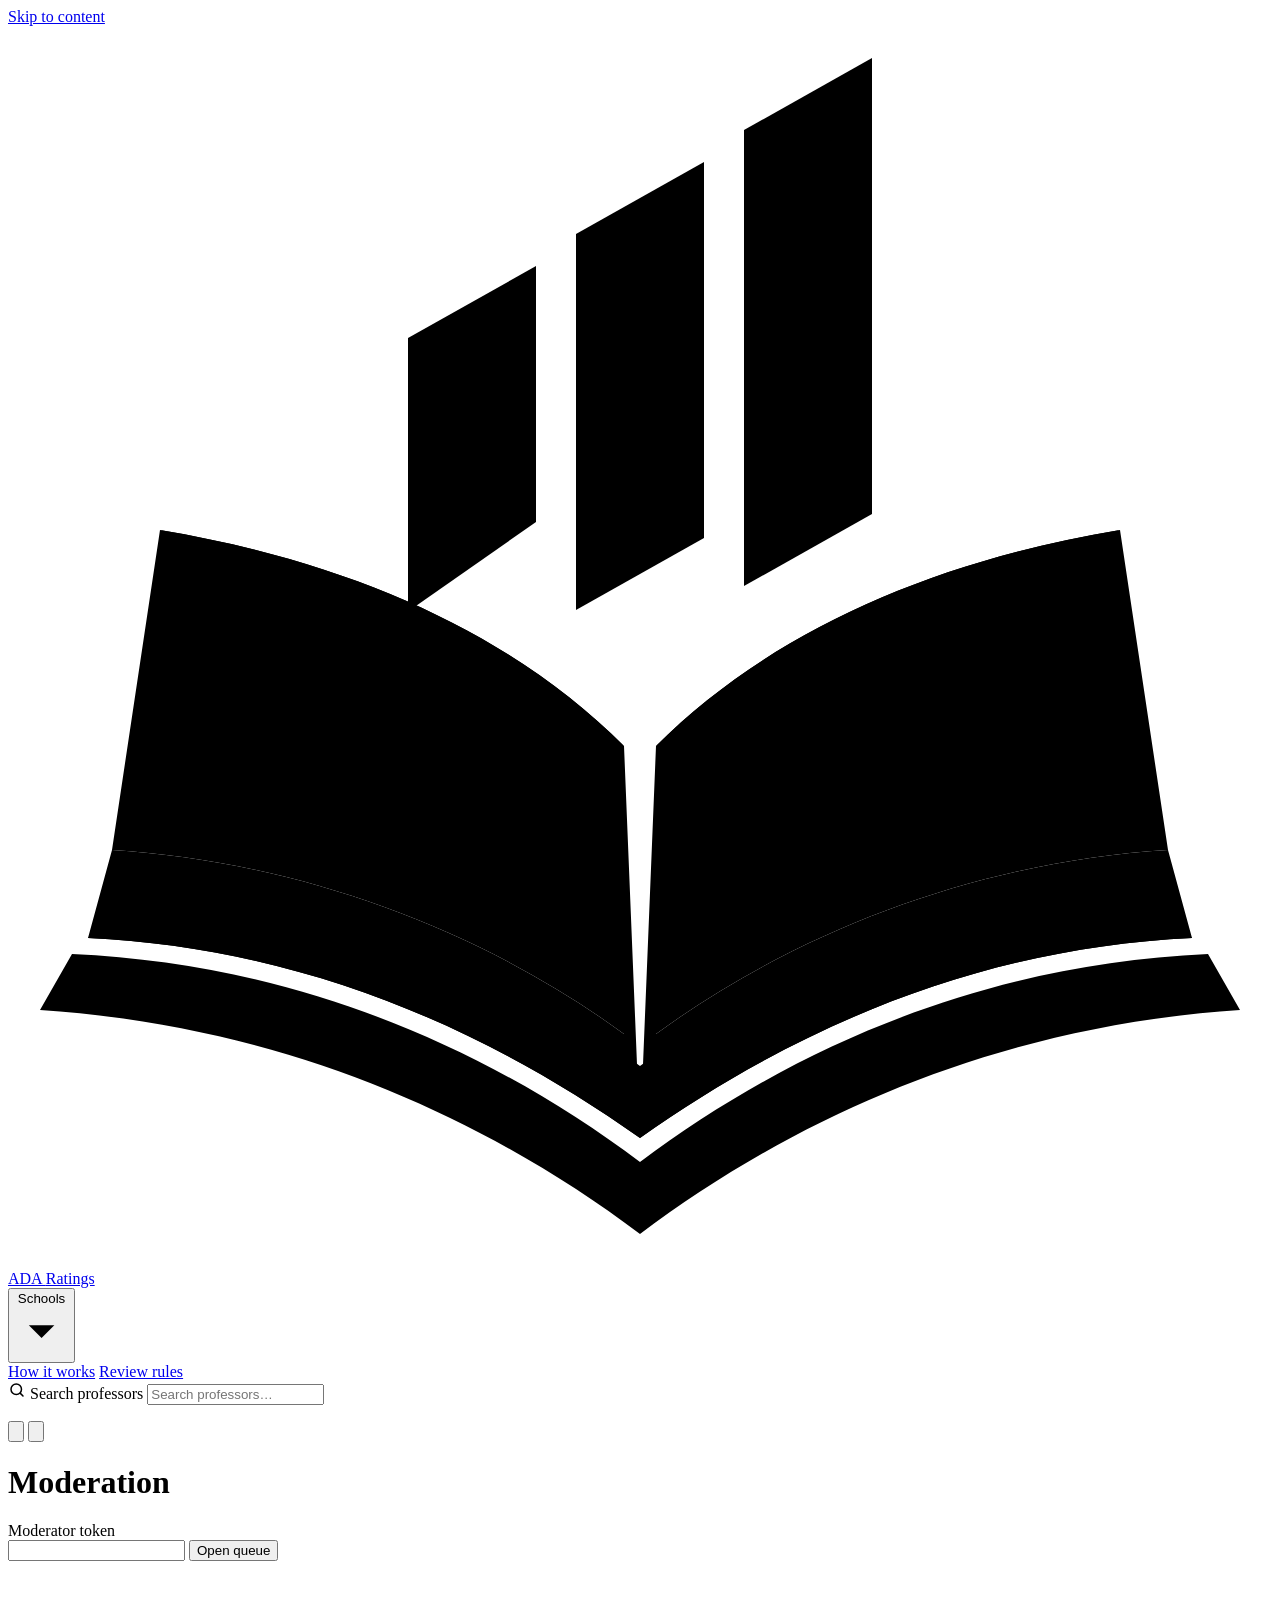
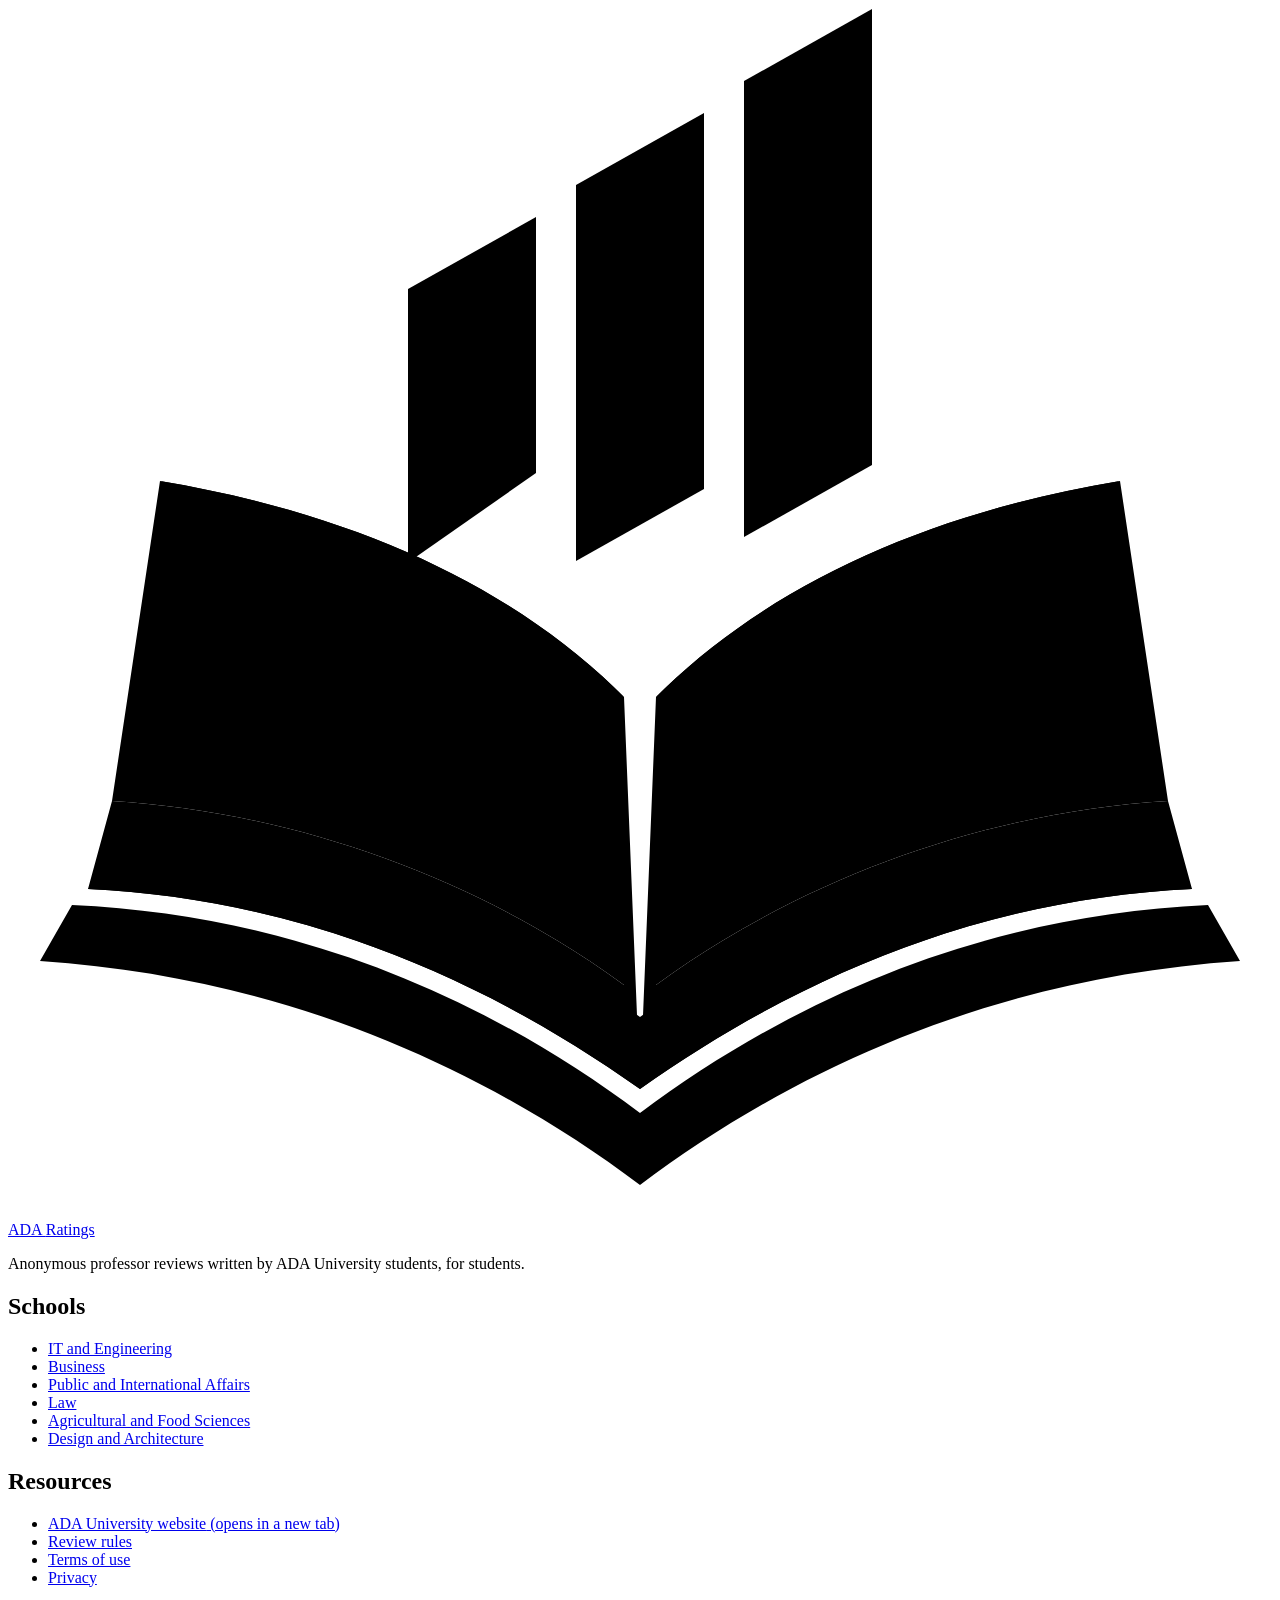
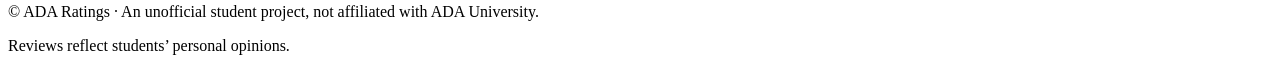
==== public/admin.html @ df614846 "Legal compliance: no ADA photos, pre-moderation, faculty profile removal - No material from ada.edu." ====
<!DOCTYPE html>
<html lang="en">
<head>
  <meta charset="UTF-8">
  <meta name="viewport" content="width=device-width, initial-scale=1.0">
  <script src="/js/theme-init.js"></script>
  <title>Moderation · ADA Ratings</title>
  <meta name="description" content="Moderation queue.">
  <meta name="robots" content="noindex, nofollow">
  <link rel="icon" href="/favicon.ico" sizes="32x32">
  <link rel="icon" href="/favicon.svg" type="image/svg+xml">
  <link rel="apple-touch-icon" href="/apple-touch-icon.png">
  <meta name="theme-color" content="#ffffff" media="(prefers-color-scheme: light)">
  <meta name="theme-color" content="#000000" media="(prefers-color-scheme: dark)">
  <link rel="stylesheet" href="/style.css">
  <script type="module" src="/js/common.js"></script>
  <script type="module" src="/js/admin.js"></script>
</head>
<body>
  <a class="skip-link" href="#main">Skip to content</a>

  <header class="site-header">
    <div class="container site-header-inner">
      <a href="/" class="brand" aria-label="ADA Ratings home">
        <svg class="brand-mark" viewBox="205 120 790 775" aria-hidden="true" focusable="false">
          <g class="brand-bars"><path d="M455 315 L535 270 L535 430 L455 486 Z"/><path d="M560 250 L640 205 L640 440 L560 485 Z"/><path d="M665 185 L745 140 L745 425 L665 470 Z"/></g>
          <g class="brand-book"><path d="M590 570 C520 500 420 455 300 435 L270 635 C385 642 500 684 590 750 Z"/><path d="M610 570 C680 500 780 455 900 435 L930 635 C815 642 700 684 610 750 Z"/><path d="M285 655 C405 657 505 700 600 770 C695 700 795 657 915 655 L945 690 C815 696 700 744 600 815 C500 744 385 696 255 690 Z"/><path d="M245 700 C380 706 500 755 600 830 C700 755 820 706 955 700 L975 735 C825 745 700 800 600 875 C500 800 375 745 225 735 Z"/></g>
          <g class="brand-fold"><path d="M300 435 C420 455 520 500 590 570 L600 815 C500 744 385 696 255 690 L270 635 C385 642 500 684 590 750 L590 570"/><path d="M900 435 C780 455 680 500 610 570 L600 815 C700 744 815 696 945 690 L930 635 C815 642 700 684 610 750 L610 570"/><path d="M600 570 L600 815"/></g>
        </svg>
        <span class="brand-name">ADA <span class="brand-accent">Ratings</span></span>
      </a>
      <nav class="header-nav" aria-label="Main">
        <div class="nav-menu">
          <button type="button" class="header-link nav-menu-button" aria-expanded="false" aria-controls="schools-menu">
            Schools
            <svg viewBox="0 0 24 24" aria-hidden="true" focusable="false"><path d="m6 9 6 6 6-6"/></svg>
          </button>
          <div id="schools-menu" class="nav-panel" hidden>
            <p class="nav-panel-title">ADA University schools</p>
            <ul class="nav-panel-list">
              <li><a href="/school/SITE"><span class="nav-code">SITE</span><span>IT and Engineering</span></a></li>
              <li><a href="/school/SB"><span class="nav-code">SB</span><span>Business</span></a></li>
              <li><a href="/school/SPIA"><span class="nav-code">SPIA</span><span>Public and International Affairs</span></a></li>
              <li><a href="/school/LAW"><span class="nav-code">LAW</span><span>Law</span></a></li>
              <li><a href="/school/SAFS"><span class="nav-code">SAFS</span><span>Agricultural and Food Sciences</span></a></li>
              <li><a href="/school/SDA"><span class="nav-code">SDA</span><span>Design and Architecture</span></a></li>
            </ul>
          </div>
        </div>
        <a class="header-link" href="/#how-title">How it works</a>
        <a class="header-link" href="/rules.html">Review rules</a>
      </nav>
      <div class="search" role="search">
        <svg class="search-icon" width="18" height="18" viewBox="0 0 24 24" fill="none" stroke="currentColor" stroke-width="2" stroke-linecap="round" aria-hidden="true"><circle cx="11" cy="11" r="7"/><path d="m20 20-3.5-3.5"/></svg>
        <label for="header-search" class="visually-hidden">Search professors</label>
        <input id="header-search" class="search-input" type="search" placeholder="Search professors…"
          autocomplete="off" role="combobox" aria-autocomplete="list" aria-expanded="false" aria-controls="header-search-results">
        <ul id="header-search-results" class="search-results" role="listbox" aria-label="Professors" hidden></ul>
        <p class="search-live visually-hidden" aria-live="polite"></p>
      </div>
      <div class="header-actions">
        <button type="button" class="theme-switch" role="switch" aria-checked="false" aria-label="Dark theme" title="Switch light / dark theme">
          <span class="theme-switch-track"><svg viewBox="0 0 24 24" aria-hidden="true" focusable="false"><circle cx="12" cy="12" r="4"/><path d="M12 2v2M12 20v2M4.9 4.9l1.4 1.4M17.7 17.7l1.4 1.4M2 12h2M20 12h2M4.9 19.1l1.4-1.4M17.7 6.3l1.4-1.4"/></svg><svg viewBox="0 0 24 24" aria-hidden="true" focusable="false"><path d="M21 12.8A9 9 0 1 1 11.2 3a7 7 0 0 0 9.8 9.8z"/></svg><span class="theme-switch-knob"></span></span>
        </button>
        <button type="button" class="menu-toggle" aria-expanded="false" aria-controls="mobile-nav" aria-label="Menu">
          <svg viewBox="0 0 24 24" aria-hidden="true" focusable="false"><path class="menu-line menu-line-1" d="M4 7h16"/><path class="menu-line menu-line-2" d="M4 12h16"/><path class="menu-line menu-line-3" d="M4 17h16"/></svg>
        </button>
      </div>
    </div>
  </header>
  <nav id="mobile-nav" class="mobile-nav" aria-label="Menu" hidden>
    <div class="container">
      <a class="btn btn-primary btn-block mobile-cta-link" href="/#hero-search" data-focus-search>Rate a professor</a>
      <p class="mobile-nav-title">Schools</p>
      <ul class="mobile-schools">
          <li><a href="/school/SITE"><span class="mobile-code">SITE</span>IT and Engineering</a></li>
          <li><a href="/school/SB"><span class="mobile-code">SB</span>Business</a></li>
          <li><a href="/school/SPIA"><span class="mobile-code">SPIA</span>Public and International Affairs</a></li>
          <li><a href="/school/LAW"><span class="mobile-code">LAW</span>Law</a></li>
          <li><a href="/school/SAFS"><span class="mobile-code">SAFS</span>Agricultural and Food Sciences</a></li>
          <li><a href="/school/SDA"><span class="mobile-code">SDA</span>Design and Architecture</a></li>
      </ul>
      <div class="mobile-links">
        <a href="/">Home</a>
        <a href="/#how-title">How it works</a>
        <a href="/rules.html">Review rules</a>
        <a href="/terms.html">Terms of use</a>
        <a href="/privacy.html">Privacy</a>
      </div>
    </div>
  </nav>

  <main id="main" tabindex="-1">
    <div class="container prose-wrap">
      <h1 class="admin-title">Moderation</h1>
      <form class="card admin-login" id="admin-login">
        <label class="label" for="admin-token">Moderator token</label>
        <div class="report-row">
          <input class="input" id="admin-token" type="password" autocomplete="current-password" required>
          <button type="submit" class="btn btn-primary">Open queue</button>
        </div>
        <p class="field-error" id="admin-error" role="alert"></p>
      </form>
      <div id="admin-queue" hidden>
        <div class="reviews-head">
          <h2 id="admin-flagged-title" tabindex="-1">Needs attention</h2>
          <button type="button" class="btn btn-ghost btn-sm" id="admin-refresh">Refresh</button>
        </div>
        <h3 id="admin-awaiting-title" tabindex="-1" style="margin:0 0 6px;font-size:19px">Waiting for approval</h3>
        <p style="margin:0 0 16px;font-size:15px;color:var(--text-2)">New written reviews are not public until the AI moderator or you approve them. Oldest first.</p>
        <ul class="review-list" id="admin-awaiting" aria-labelledby="admin-awaiting-title"></ul>
        <h3 id="admin-reported-title" tabindex="-1" style="margin:32px 0 6px;font-size:19px">Reported or hidden</h3>
        <p id="admin-ai-note" style="margin:0 0 16px;font-size:15px;color:var(--text-2)" hidden></p>
        <ul class="review-list" id="admin-flagged" aria-labelledby="admin-reported-title"></ul>
        <div class="reviews-head admin-gap"><h2 id="admin-recent-title" tabindex="-1">Latest published</h2></div>
        <ul class="review-list" id="admin-recent" aria-labelledby="admin-recent-title"></ul>
        <div class="reviews-head admin-gap"><h2 id="admin-bans-title" tabindex="-1">Blocked browsers</h2></div>
        <p style="margin:-6px 0 16px;font-size:15px;color:var(--text-2)">A blocked browser can neither open the site nor post; a blocked network cannot post. Lift a block if it was a mistake.</p>
        <ul class="review-list" id="admin-bans" aria-labelledby="admin-bans-title"></ul>
        <div class="reviews-head admin-gap"><h2 id="admin-requests-title" tabindex="-1">Profile removal requests</h2></div>
        <p style="margin:-6px 0 16px;font-size:15px;color:var(--text-2)">Sent from a professor's page. Removing a profile hides the page, its reviews and every listing of it; the data stays and the profile can be restored below.</p>
        <ul class="review-list" id="admin-requests" aria-labelledby="admin-requests-title"></ul>
        <div class="reviews-head admin-gap"><h2 id="admin-removed-title" tabindex="-1">Removed profiles</h2></div>
        <ul class="review-list" id="admin-removed" aria-labelledby="admin-removed-title"></ul>
      </div>
      <p id="admin-status" class="visually-hidden" role="status"></p>
    </div>
  </main>

  <footer class="site-footer">
    <div class="container">
      <div class="footer-grid">
        <div class="footer-brand">
          <a href="/" class="brand" aria-label="ADA Ratings home">
            <svg class="brand-mark" viewBox="205 120 790 775" aria-hidden="true" focusable="false">
              <g class="brand-bars"><path d="M455 315 L535 270 L535 430 L455 486 Z"/><path d="M560 250 L640 205 L640 440 L560 485 Z"/><path d="M665 185 L745 140 L745 425 L665 470 Z"/></g>
              <g class="brand-book"><path d="M590 570 C520 500 420 455 300 435 L270 635 C385 642 500 684 590 750 Z"/><path d="M610 570 C680 500 780 455 900 435 L930 635 C815 642 700 684 610 750 Z"/><path d="M285 655 C405 657 505 700 600 770 C695 700 795 657 915 655 L945 690 C815 696 700 744 600 815 C500 744 385 696 255 690 Z"/><path d="M245 700 C380 706 500 755 600 830 C700 755 820 706 955 700 L975 735 C825 745 700 800 600 875 C500 800 375 745 225 735 Z"/></g>
              <g class="brand-fold"><path d="M300 435 C420 455 520 500 590 570 L600 815 C500 744 385 696 255 690 L270 635 C385 642 500 684 590 750 L590 570"/><path d="M900 435 C780 455 680 500 610 570 L600 815 C700 744 815 696 945 690 L930 635 C815 642 700 684 610 750 L610 570"/><path d="M600 570 L600 815"/></g>
            </svg>
            <span class="brand-name">ADA <span class="brand-accent">Ratings</span></span>
          </a>
          <p>Anonymous professor reviews written by ADA University students, for students.</p>
        </div>
        <nav aria-labelledby="footer-schools">
          <h2 id="footer-schools">Schools</h2>
          <ul class="footer-links">
            <li><a href="/school/SITE">IT and Engineering</a></li>
            <li><a href="/school/SB">Business</a></li>
            <li><a href="/school/SPIA">Public and International Affairs</a></li>
            <li><a href="/school/LAW">Law</a></li>
            <li><a href="/school/SAFS">Agricultural and Food Sciences</a></li>
            <li><a href="/school/SDA">Design and Architecture</a></li>
          </ul>
        </nav>
        <nav aria-labelledby="footer-resources">
          <h2 id="footer-resources">Resources</h2>
          <ul class="footer-links">
            <li><a href="https://www.ada.edu.az" target="_blank" rel="noopener">ADA University website<span class="visually-hidden"> (opens in a new tab)</span></a></li>
            <li><a href="/rules.html">Review rules</a></li>
            <li><a href="/terms.html">Terms of use</a></li>
            <li><a href="/privacy.html">Privacy</a></li>
          </ul>
        </nav>
      </div>
      <div class="footer-bottom">
        <p>© <span data-year></span> ADA Ratings · An unofficial student project, not affiliated with ADA University.</p>
        <p>Reviews reflect students’ personal opinions.</p>
      </div>
    </div>
  </footer>
</body>
</html>
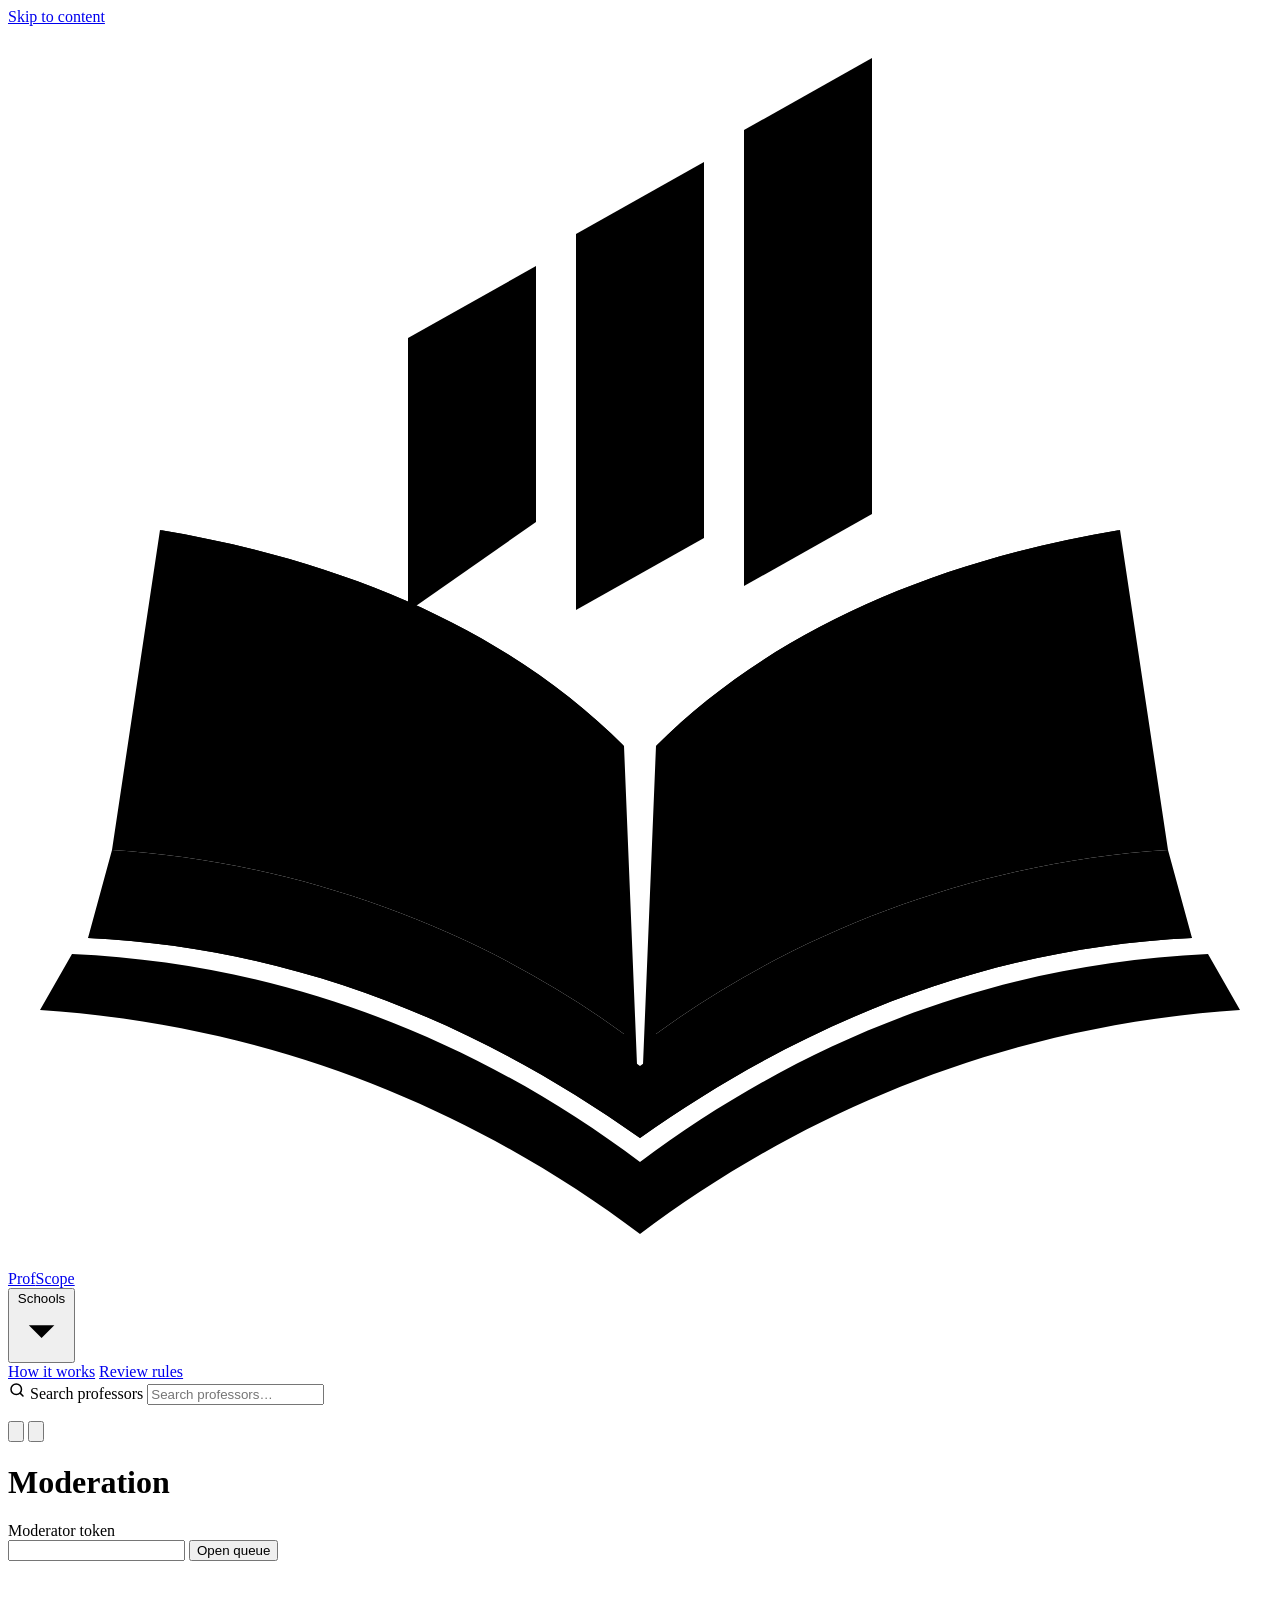
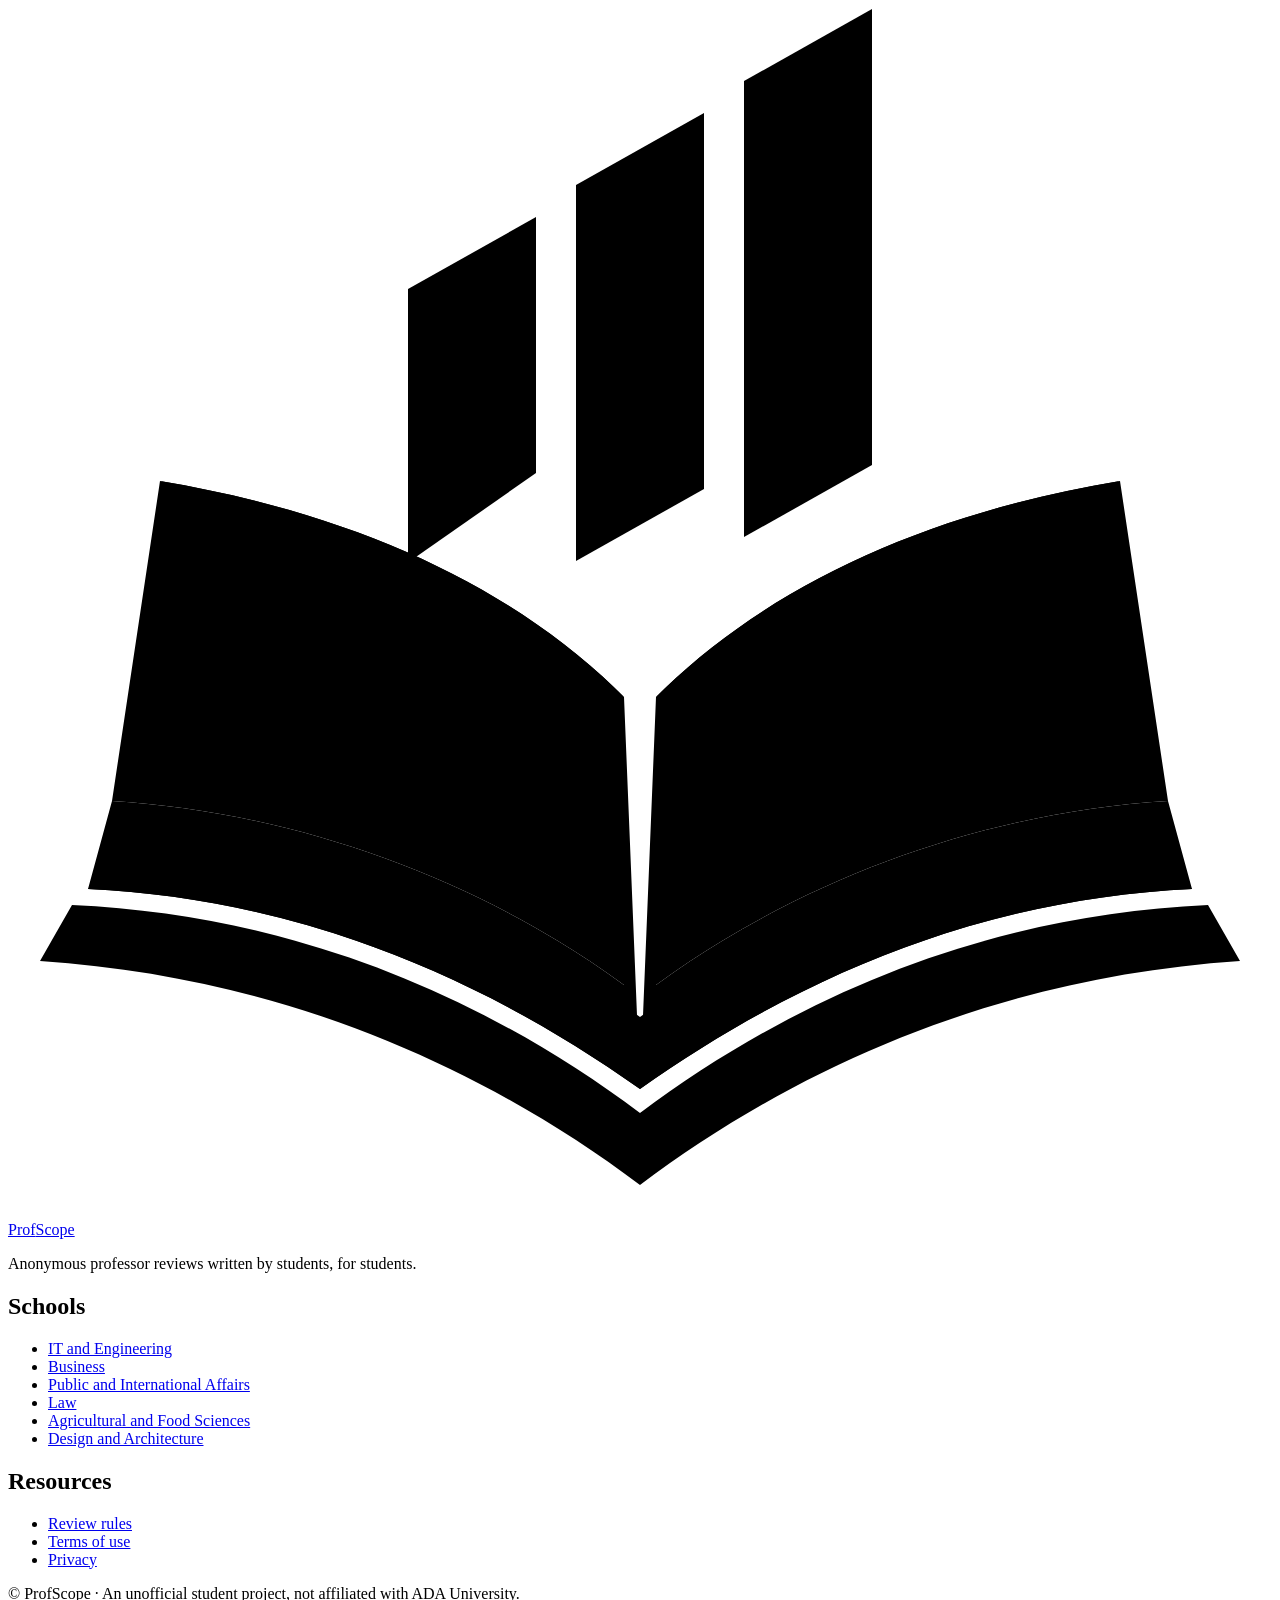
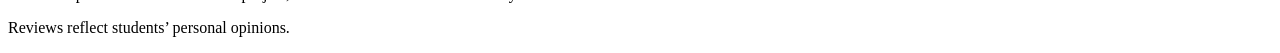
==== commit 8646cf8f: "Rename the site to ProfScope The university's name is no longer used as a brand: new name in the hea" ====
--- a/public/admin.html
+++ b/public/admin.html
@@ -4,7 +4,7 @@
   <meta charset="UTF-8">
   <meta name="viewport" content="width=device-width, initial-scale=1.0">
   <script src="/js/theme-init.js"></script>
-  <title>Moderation · ADA Ratings</title>
+  <title>Moderation · ProfScope</title>
   <meta name="description" content="Moderation queue.">
   <meta name="robots" content="noindex, nofollow">
   <link rel="icon" href="/favicon.ico" sizes="32x32">
@@ -21,13 +21,13 @@
 
   <header class="site-header">
     <div class="container site-header-inner">
-      <a href="/" class="brand" aria-label="ADA Ratings home">
+      <a href="/" class="brand" aria-label="ProfScope home">
         <svg class="brand-mark" viewBox="205 120 790 775" aria-hidden="true" focusable="false">
           <g class="brand-bars"><path d="M455 315 L535 270 L535 430 L455 486 Z"/><path d="M560 250 L640 205 L640 440 L560 485 Z"/><path d="M665 185 L745 140 L745 425 L665 470 Z"/></g>
           <g class="brand-book"><path d="M590 570 C520 500 420 455 300 435 L270 635 C385 642 500 684 590 750 Z"/><path d="M610 570 C680 500 780 455 900 435 L930 635 C815 642 700 684 610 750 Z"/><path d="M285 655 C405 657 505 700 600 770 C695 700 795 657 915 655 L945 690 C815 696 700 744 600 815 C500 744 385 696 255 690 Z"/><path d="M245 700 C380 706 500 755 600 830 C700 755 820 706 955 700 L975 735 C825 745 700 800 600 875 C500 800 375 745 225 735 Z"/></g>
           <g class="brand-fold"><path d="M300 435 C420 455 520 500 590 570 L600 815 C500 744 385 696 255 690 L270 635 C385 642 500 684 590 750 L590 570"/><path d="M900 435 C780 455 680 500 610 570 L600 815 C700 744 815 696 945 690 L930 635 C815 642 700 684 610 750 L610 570"/><path d="M600 570 L600 815"/></g>
         </svg>
-        <span class="brand-name">ADA <span class="brand-accent">Ratings</span></span>
+        <span class="brand-name">Prof<span class="brand-accent">Scope</span></span>
       </a>
       <nav class="header-nav" aria-label="Main">
         <div class="nav-menu">
@@ -36,7 +36,7 @@
             <svg viewBox="0 0 24 24" aria-hidden="true" focusable="false"><path d="m6 9 6 6 6-6"/></svg>
           </button>
           <div id="schools-menu" class="nav-panel" hidden>
-            <p class="nav-panel-title">ADA University schools</p>
+            <p class="nav-panel-title">Schools</p>
             <ul class="nav-panel-list">
               <li><a href="/school/SITE"><span class="nav-code">SITE</span><span>IT and Engineering</span></a></li>
               <li><a href="/school/SB"><span class="nav-code">SB</span><span>Business</span></a></li>
@@ -131,15 +131,15 @@
     <div class="container">
       <div class="footer-grid">
         <div class="footer-brand">
-          <a href="/" class="brand" aria-label="ADA Ratings home">
+          <a href="/" class="brand" aria-label="ProfScope home">
             <svg class="brand-mark" viewBox="205 120 790 775" aria-hidden="true" focusable="false">
               <g class="brand-bars"><path d="M455 315 L535 270 L535 430 L455 486 Z"/><path d="M560 250 L640 205 L640 440 L560 485 Z"/><path d="M665 185 L745 140 L745 425 L665 470 Z"/></g>
               <g class="brand-book"><path d="M590 570 C520 500 420 455 300 435 L270 635 C385 642 500 684 590 750 Z"/><path d="M610 570 C680 500 780 455 900 435 L930 635 C815 642 700 684 610 750 Z"/><path d="M285 655 C405 657 505 700 600 770 C695 700 795 657 915 655 L945 690 C815 696 700 744 600 815 C500 744 385 696 255 690 Z"/><path d="M245 700 C380 706 500 755 600 830 C700 755 820 706 955 700 L975 735 C825 745 700 800 600 875 C500 800 375 745 225 735 Z"/></g>
               <g class="brand-fold"><path d="M300 435 C420 455 520 500 590 570 L600 815 C500 744 385 696 255 690 L270 635 C385 642 500 684 590 750 L590 570"/><path d="M900 435 C780 455 680 500 610 570 L600 815 C700 744 815 696 945 690 L930 635 C815 642 700 684 610 750 L610 570"/><path d="M600 570 L600 815"/></g>
             </svg>
-            <span class="brand-name">ADA <span class="brand-accent">Ratings</span></span>
+            <span class="brand-name">Prof<span class="brand-accent">Scope</span></span>
           </a>
-          <p>Anonymous professor reviews written by ADA University students, for students.</p>
+          <p>Anonymous professor reviews written by students, for students.</p>
         </div>
         <nav aria-labelledby="footer-schools">
           <h2 id="footer-schools">Schools</h2>
@@ -155,7 +155,6 @@
         <nav aria-labelledby="footer-resources">
           <h2 id="footer-resources">Resources</h2>
           <ul class="footer-links">
-            <li><a href="https://www.ada.edu.az" target="_blank" rel="noopener">ADA University website<span class="visually-hidden"> (opens in a new tab)</span></a></li>
             <li><a href="/rules.html">Review rules</a></li>
             <li><a href="/terms.html">Terms of use</a></li>
             <li><a href="/privacy.html">Privacy</a></li>
@@ -163,7 +162,7 @@
         </nav>
       </div>
       <div class="footer-bottom">
-        <p>© <span data-year></span> ADA Ratings · An unofficial student project, not affiliated with ADA University.</p>
+        <p>© <span data-year></span> ProfScope · An unofficial student project, not affiliated with ADA University.</p>
         <p>Reviews reflect students’ personal opinions.</p>
       </div>
     </div>
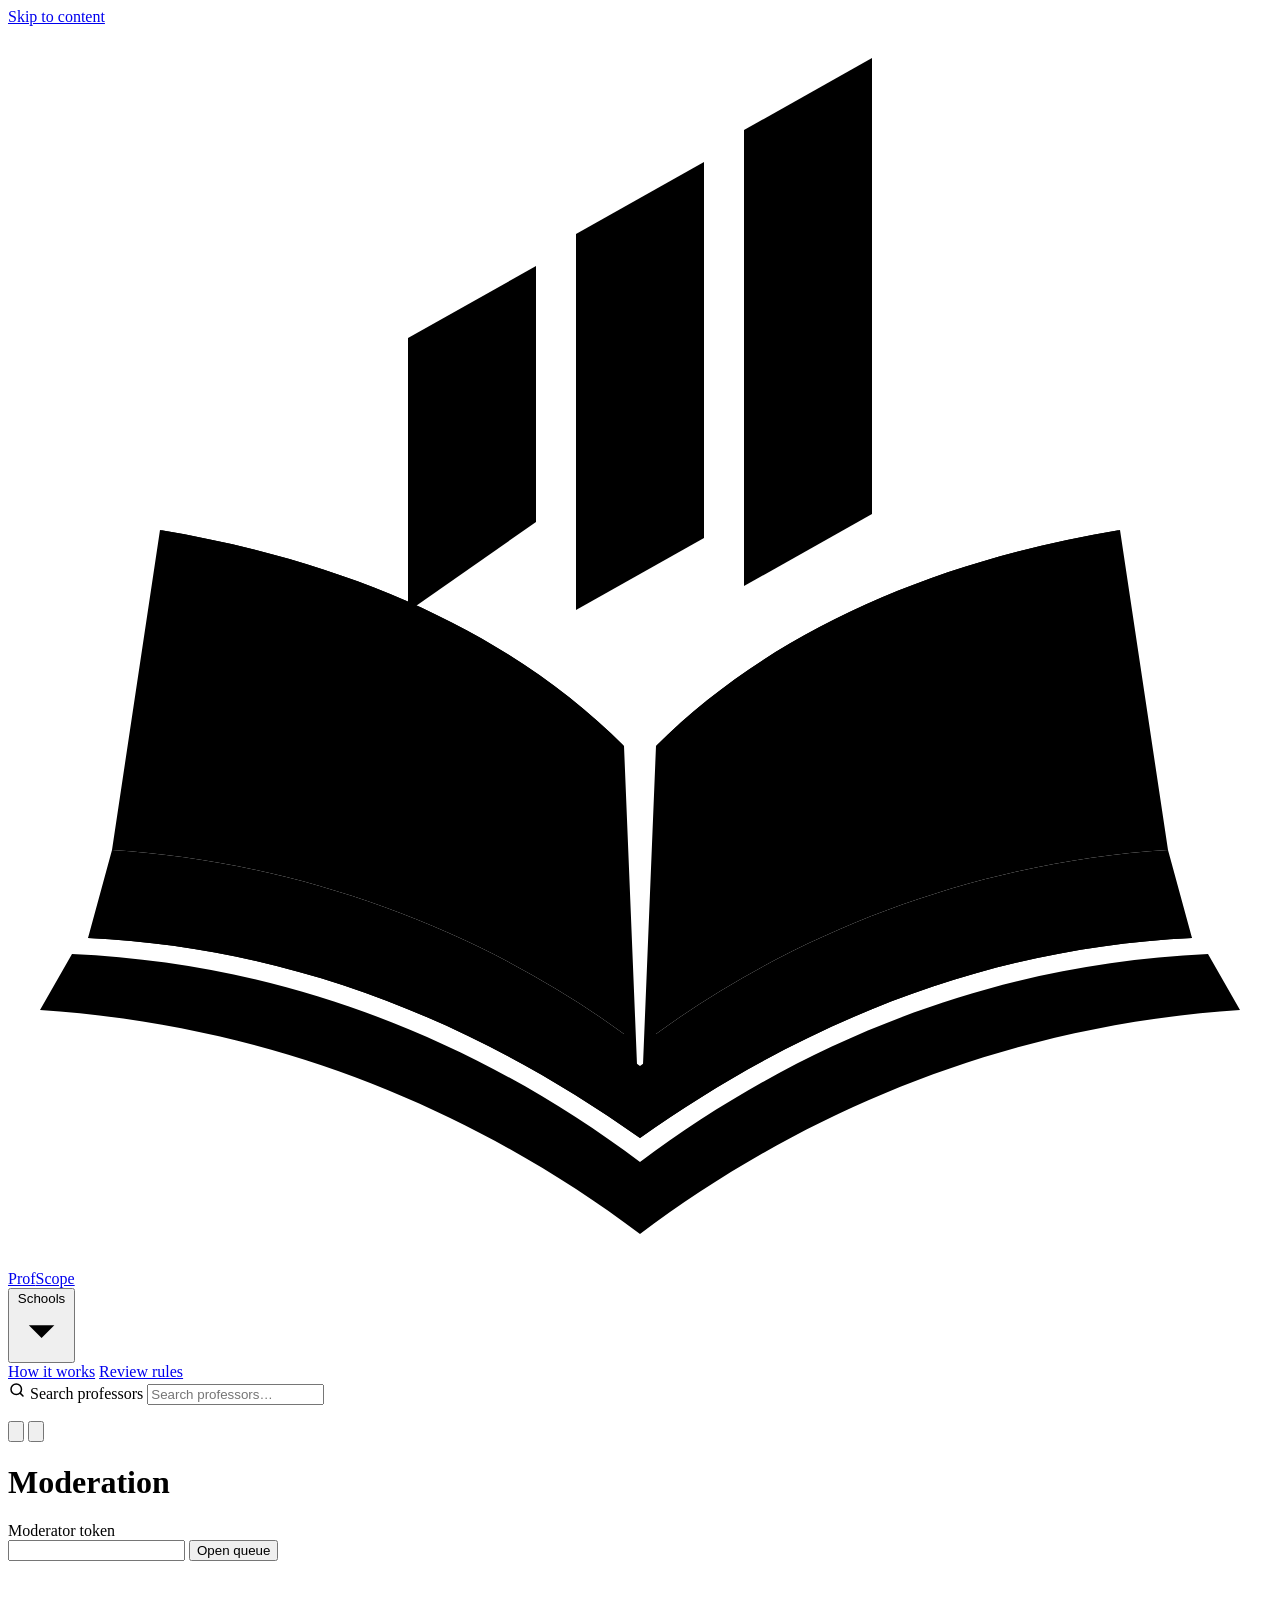
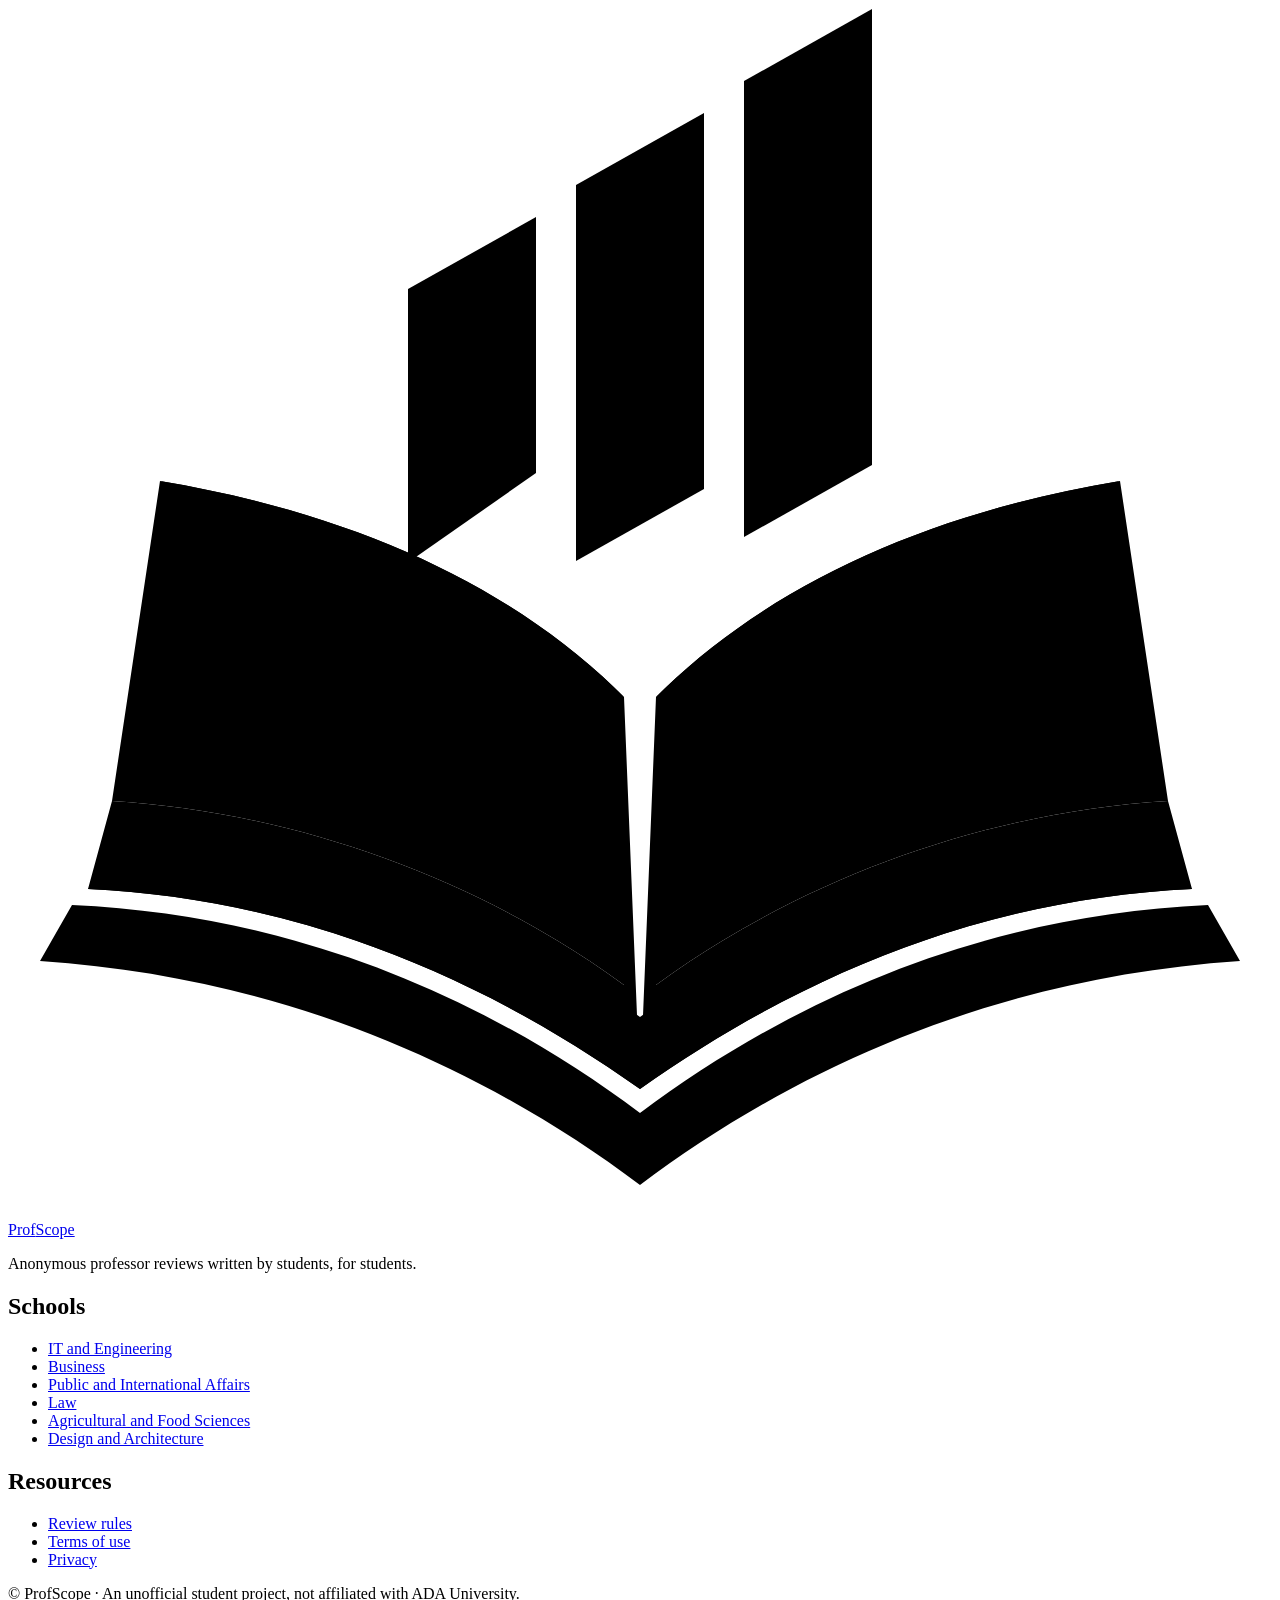
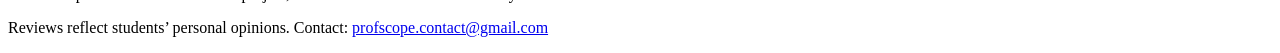
==== commit c21b42d2: "Add the contact address (profscope.contact@gmail.com) to the footer, Terms, Privacy and the blocked " ====
--- a/public/admin.html
+++ b/public/admin.html
@@ -163,7 +163,7 @@
       </div>
       <div class="footer-bottom">
         <p>© <span data-year></span> ProfScope · An unofficial student project, not affiliated with ADA University.</p>
-        <p>Reviews reflect students’ personal opinions.</p>
+        <p>Reviews reflect students’ personal opinions. Contact: <a href="mailto:profscope.contact@gmail.com">profscope.contact@gmail.com</a></p>
       </div>
     </div>
   </footer>
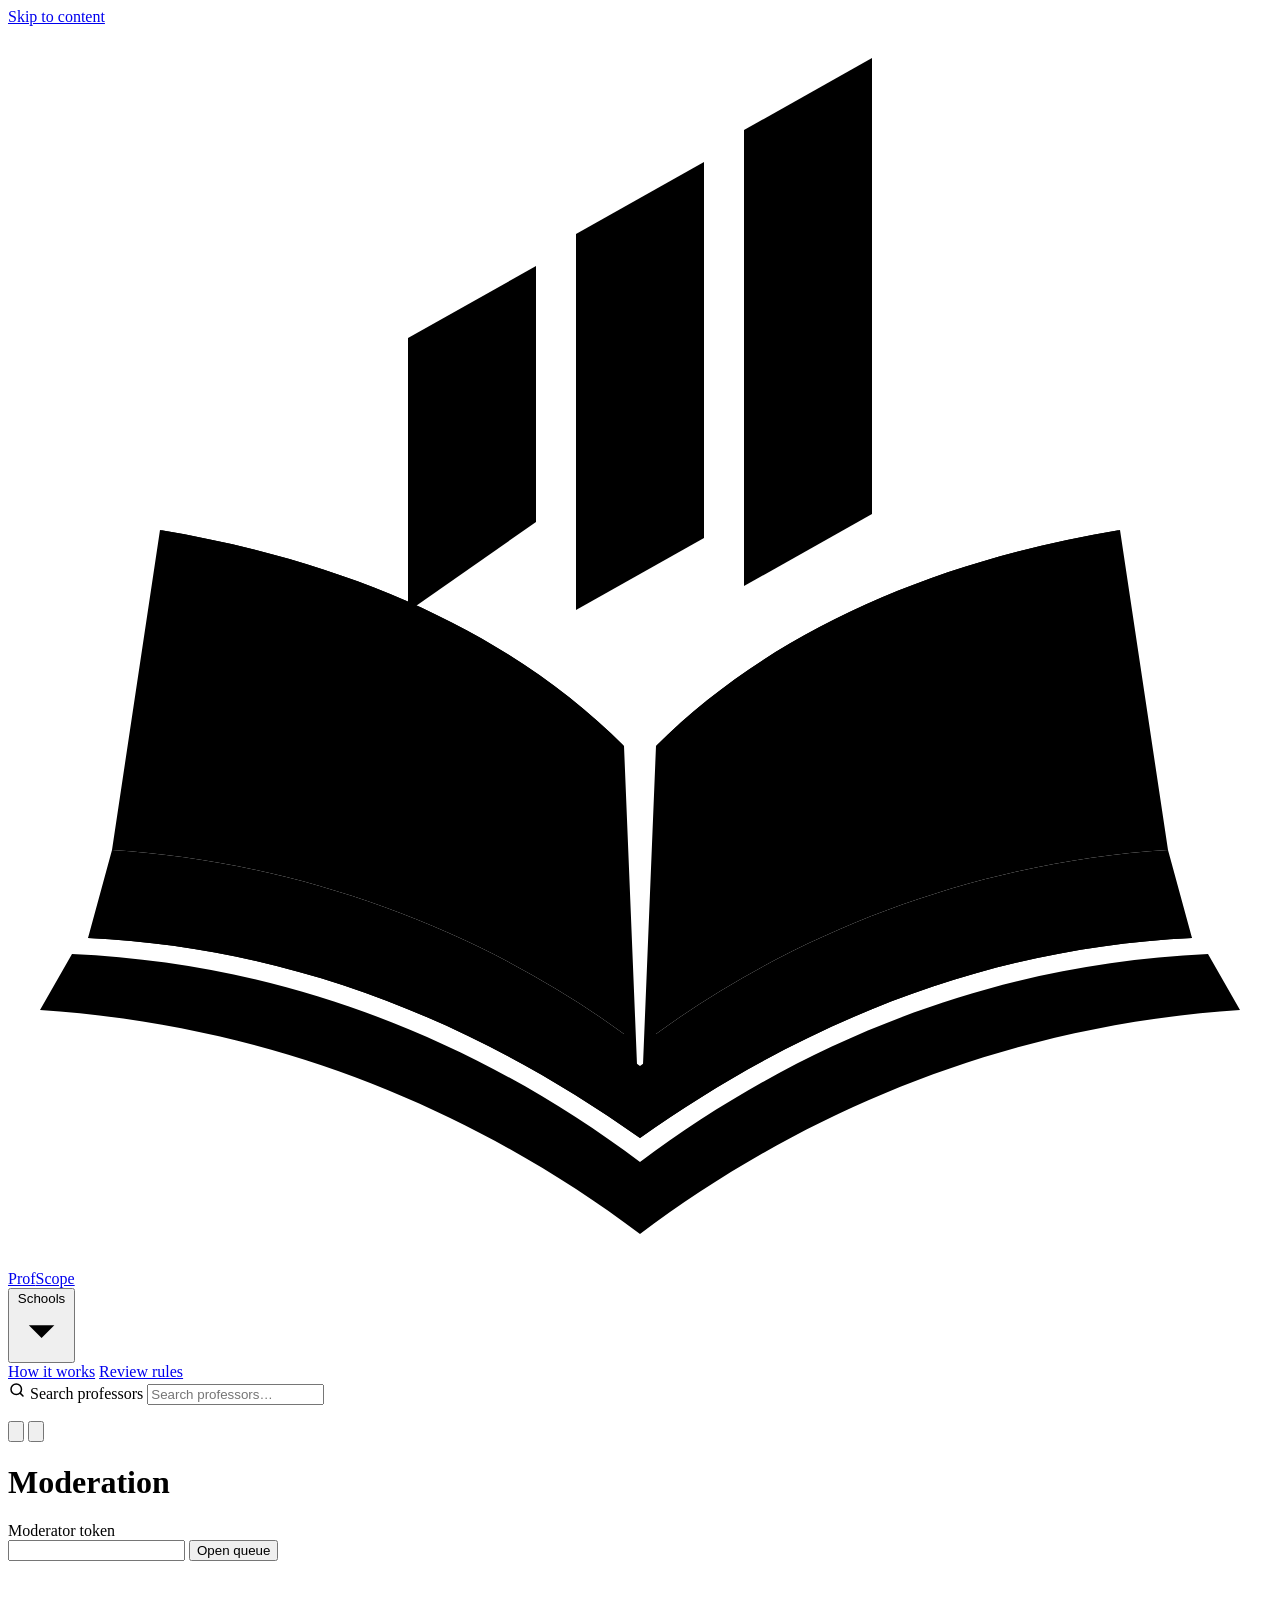
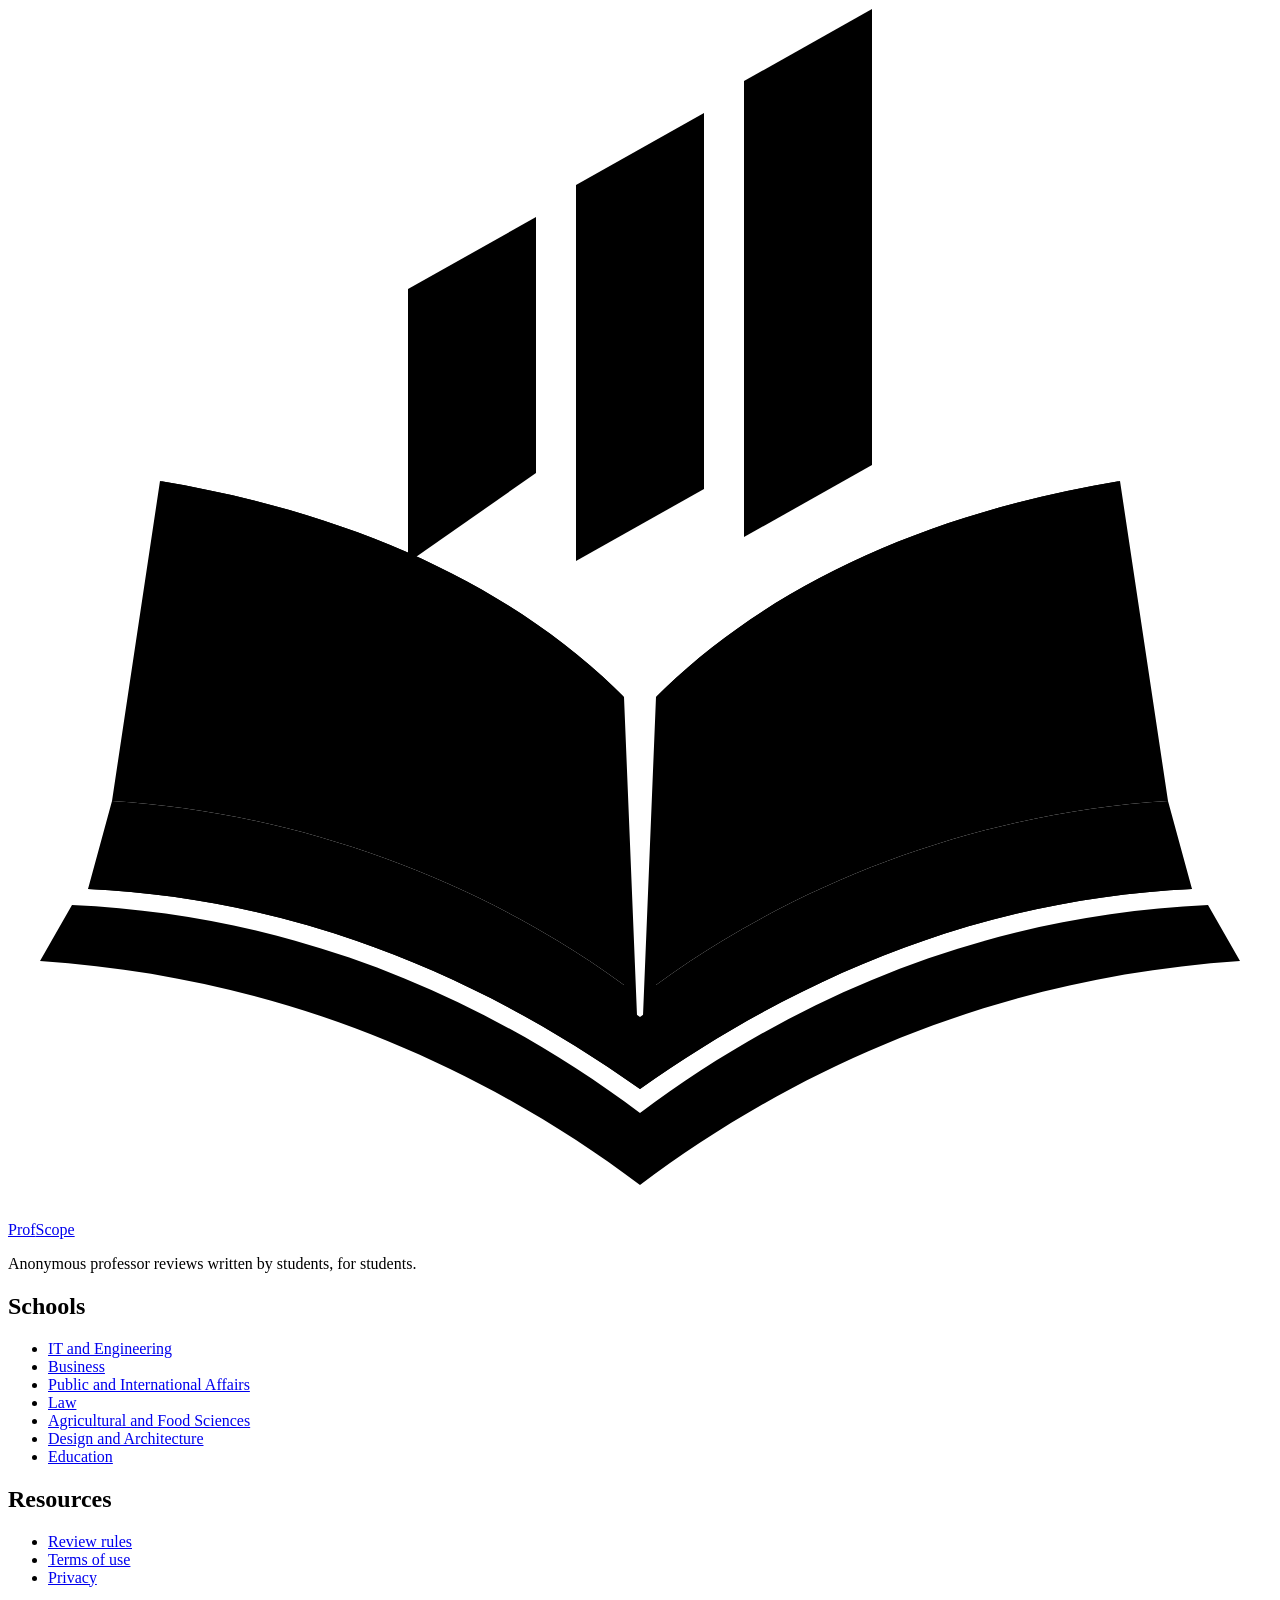
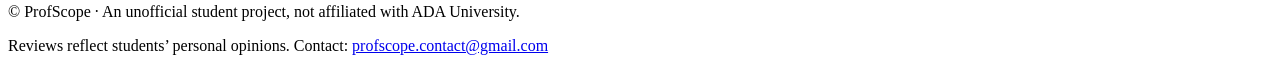
==== commit 064cd3bf: "Add the School of Education (SE) and its 10 faculty ada.edu.az lists a seventh school. faculty.json " ====
--- a/public/admin.html
+++ b/public/admin.html
@@ -44,6 +44,7 @@
               <li><a href="/school/LAW"><span class="nav-code">LAW</span><span>Law</span></a></li>
               <li><a href="/school/SAFS"><span class="nav-code">SAFS</span><span>Agricultural and Food Sciences</span></a></li>
               <li><a href="/school/SDA"><span class="nav-code">SDA</span><span>Design and Architecture</span></a></li>
+              <li><a href="/school/SE"><span class="nav-code">SE</span><span>Education</span></a></li>
             </ul>
           </div>
         </div>
@@ -79,6 +80,7 @@
           <li><a href="/school/LAW"><span class="mobile-code">LAW</span>Law</a></li>
           <li><a href="/school/SAFS"><span class="mobile-code">SAFS</span>Agricultural and Food Sciences</a></li>
           <li><a href="/school/SDA"><span class="mobile-code">SDA</span>Design and Architecture</a></li>
+          <li><a href="/school/SE"><span class="mobile-code">SE</span>Education</a></li>
       </ul>
       <div class="mobile-links">
         <a href="/">Home</a>
@@ -150,6 +152,7 @@
             <li><a href="/school/LAW">Law</a></li>
             <li><a href="/school/SAFS">Agricultural and Food Sciences</a></li>
             <li><a href="/school/SDA">Design and Architecture</a></li>
+            <li><a href="/school/SE">Education</a></li>
           </ul>
         </nav>
         <nav aria-labelledby="footer-resources">
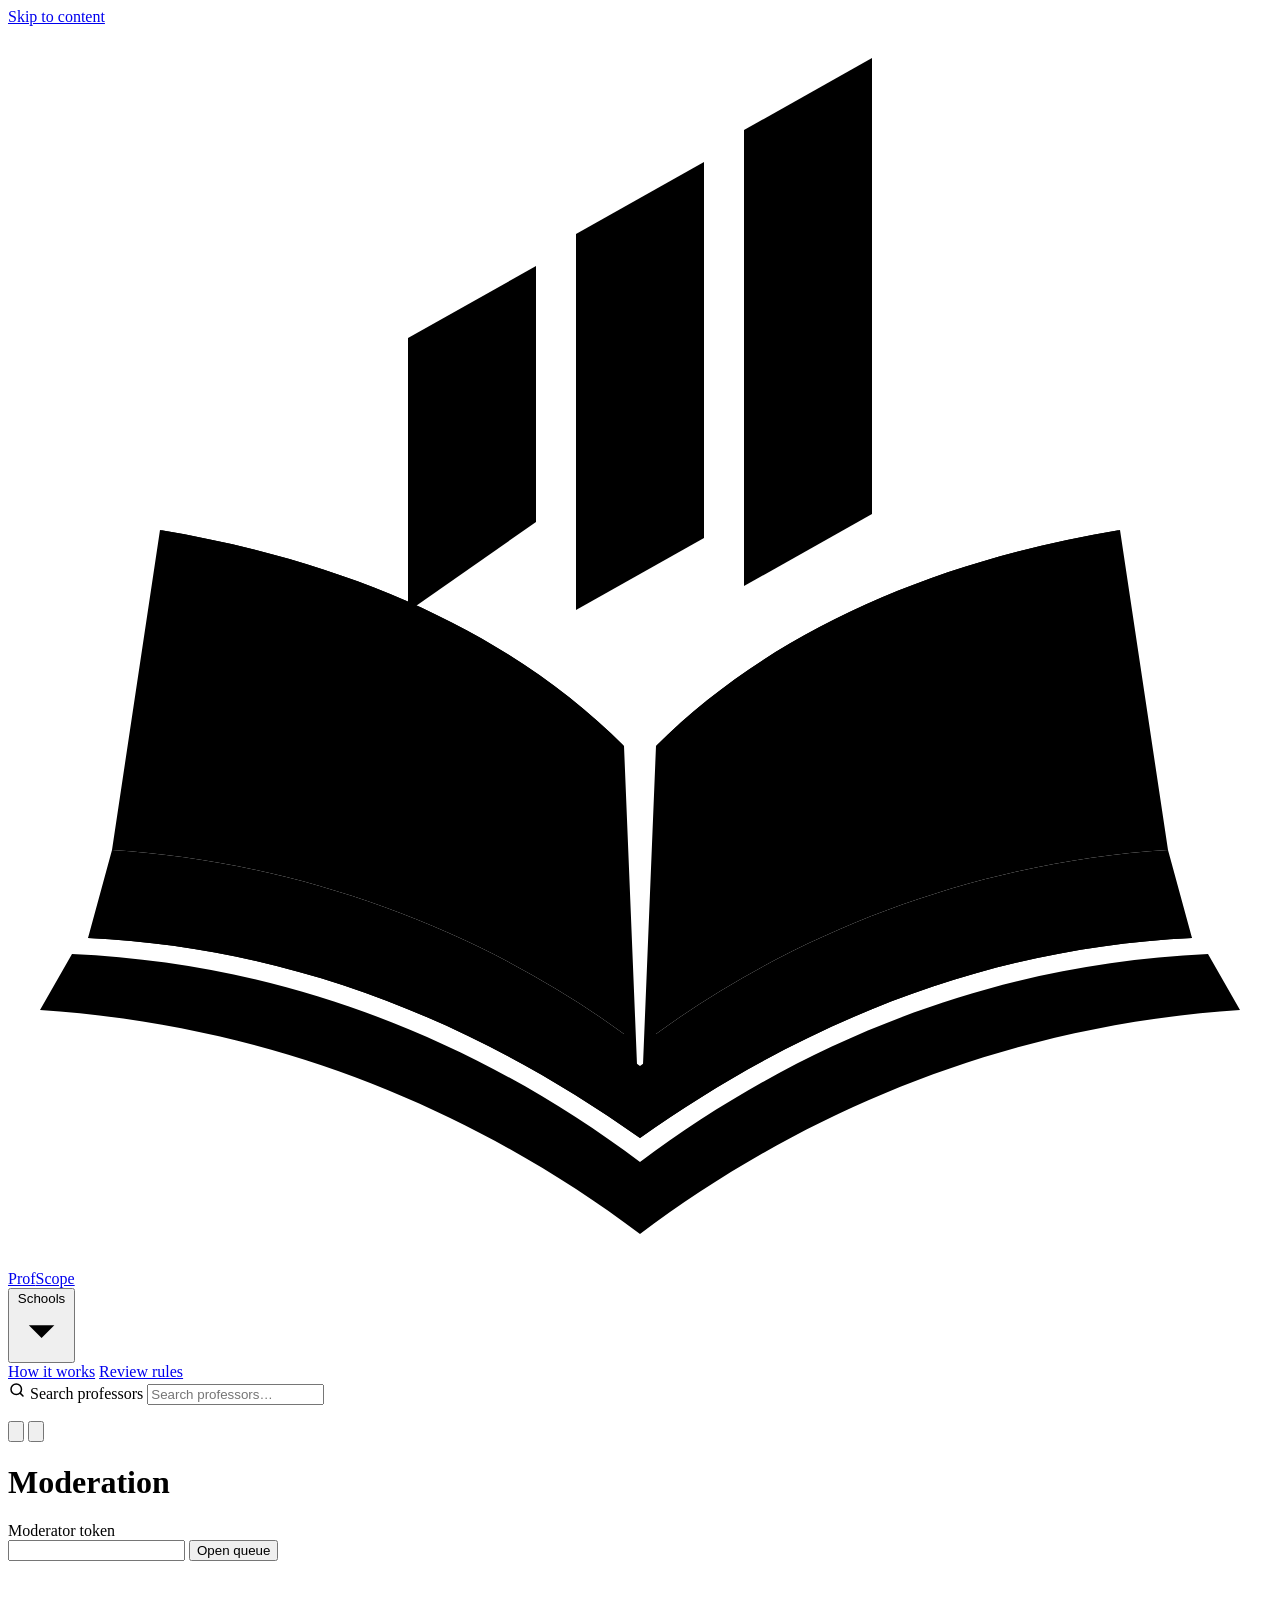
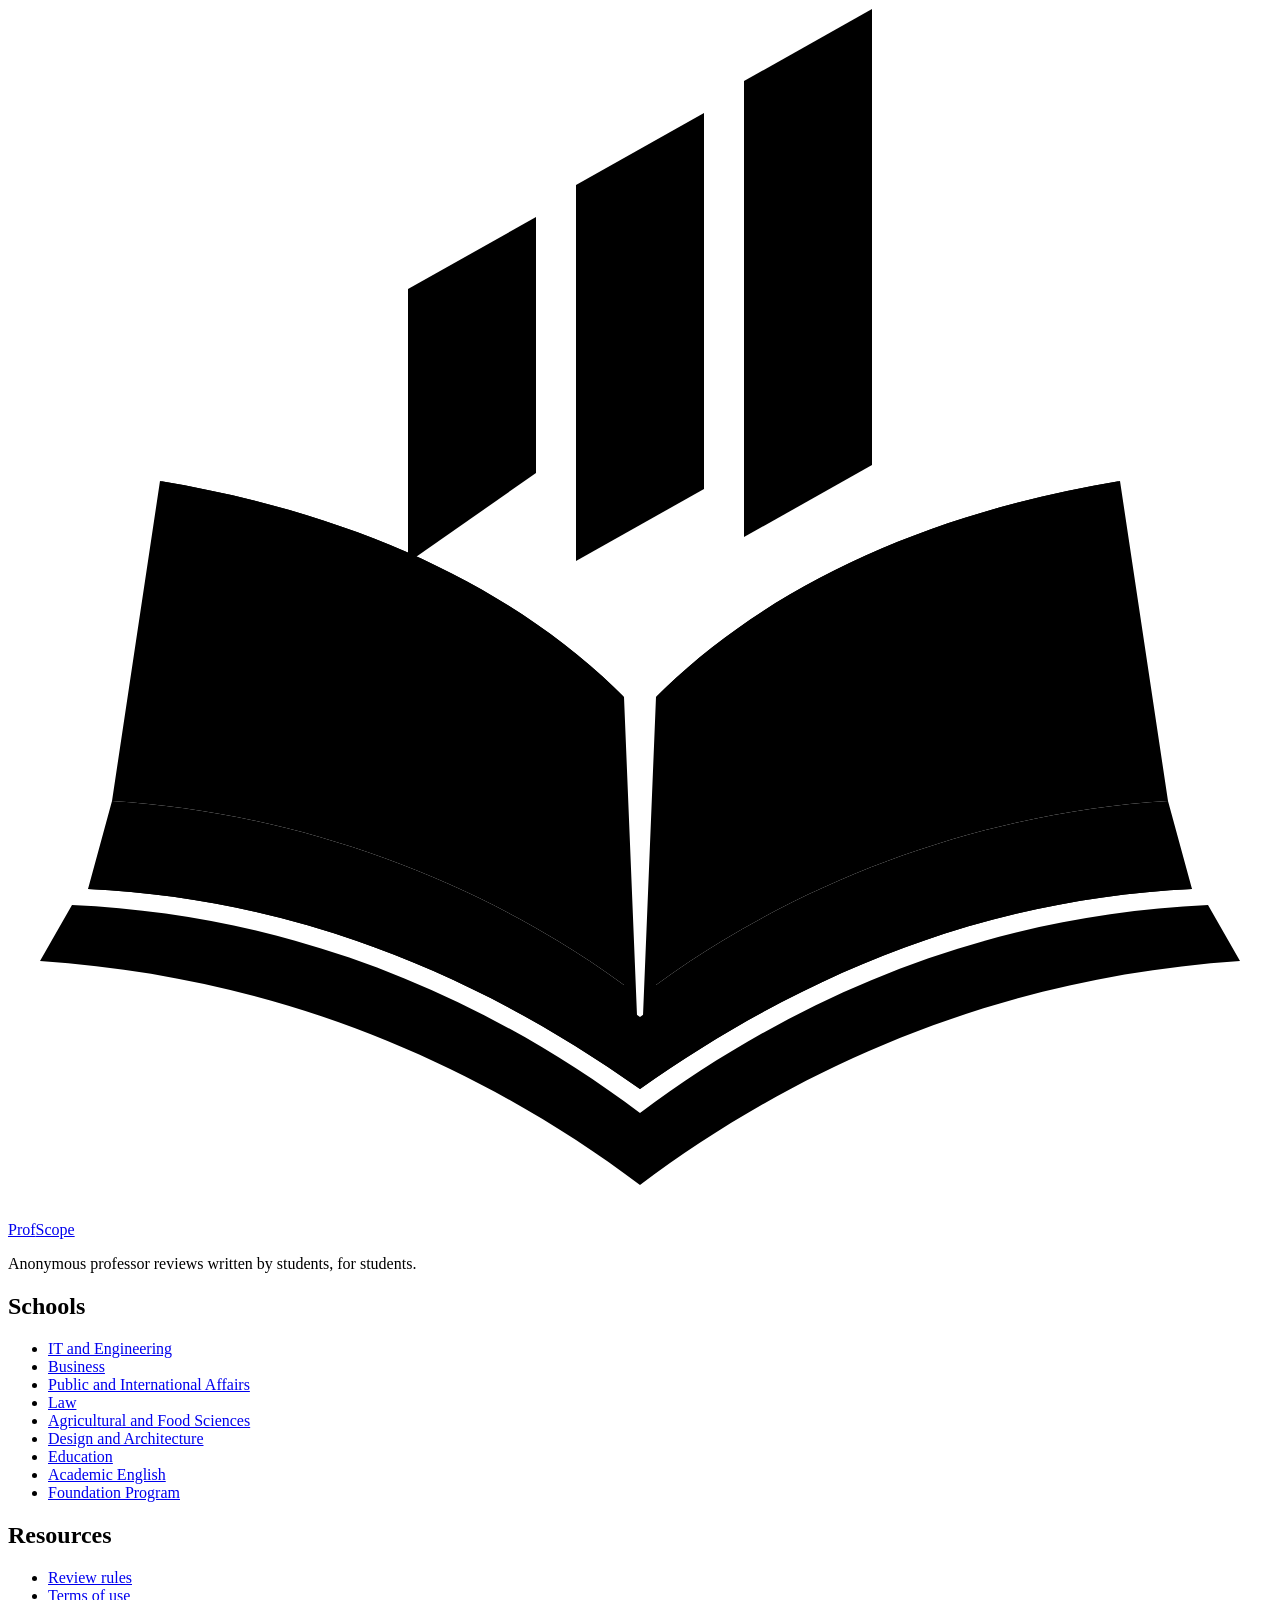
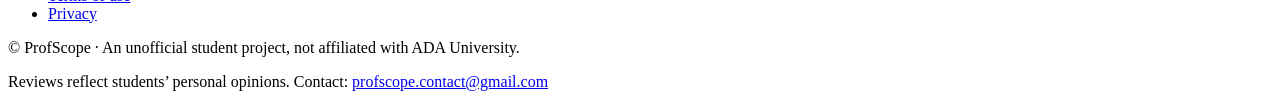
==== commit df4c41a9: "Add English for Academic and Professional Purposes (22 faculty) and the Foundation Program (30 facul" ====
--- a/public/admin.html
+++ b/public/admin.html
@@ -45,6 +45,8 @@
               <li><a href="/school/SAFS"><span class="nav-code">SAFS</span><span>Agricultural and Food Sciences</span></a></li>
               <li><a href="/school/SDA"><span class="nav-code">SDA</span><span>Design and Architecture</span></a></li>
               <li><a href="/school/SE"><span class="nav-code">SE</span><span>Education</span></a></li>
+              <li><a href="/school/EAPP"><span class="nav-code">EAPP</span><span>Academic English</span></a></li>
+              <li><a href="/school/FP"><span class="nav-code">FP</span><span>Foundation Program</span></a></li>
             </ul>
           </div>
         </div>
@@ -81,6 +83,8 @@
           <li><a href="/school/SAFS"><span class="mobile-code">SAFS</span>Agricultural and Food Sciences</a></li>
           <li><a href="/school/SDA"><span class="mobile-code">SDA</span>Design and Architecture</a></li>
           <li><a href="/school/SE"><span class="mobile-code">SE</span>Education</a></li>
+          <li><a href="/school/EAPP"><span class="mobile-code">EAPP</span>Academic English</a></li>
+          <li><a href="/school/FP"><span class="mobile-code">FP</span>Foundation Program</a></li>
       </ul>
       <div class="mobile-links">
         <a href="/">Home</a>
@@ -153,6 +157,8 @@
             <li><a href="/school/SAFS">Agricultural and Food Sciences</a></li>
             <li><a href="/school/SDA">Design and Architecture</a></li>
             <li><a href="/school/SE">Education</a></li>
+            <li><a href="/school/EAPP">Academic English</a></li>
+            <li><a href="/school/FP">Foundation Program</a></li>
           </ul>
         </nav>
         <nav aria-labelledby="footer-resources">
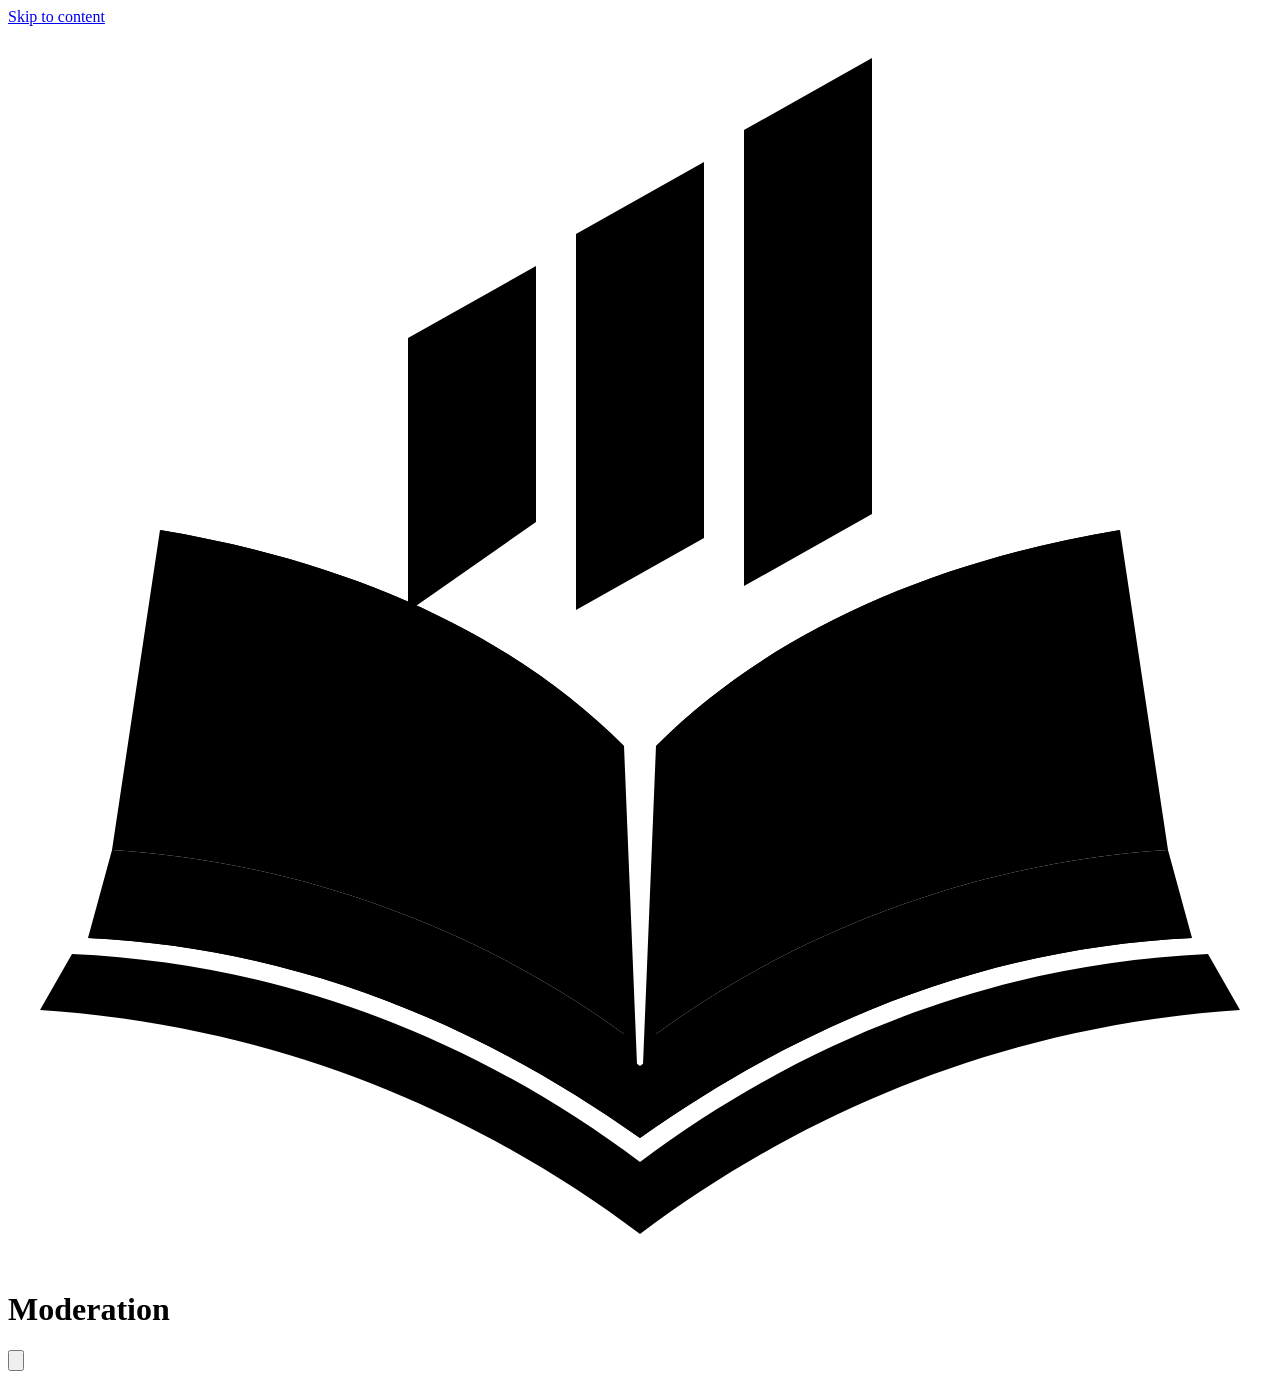
==== commit 3af745e0: "Phone and iPad layouts: tab bar, search screen, review sheet, compact pages, simple admin - Phones g" ====
--- a/public/admin.html
+++ b/public/admin.html
@@ -2,7 +2,7 @@
 <html lang="en">
 <head>
   <meta charset="UTF-8">
-  <meta name="viewport" content="width=device-width, initial-scale=1.0">
+  <meta name="viewport" content="width=device-width, initial-scale=1.0, viewport-fit=cover">
   <script src="/js/theme-init.js"></script>
   <title>Moderation · ProfScope</title>
   <meta name="description" content="Moderation queue.">
@@ -13,168 +13,114 @@
   <meta name="theme-color" content="#ffffff" media="(prefers-color-scheme: light)">
   <meta name="theme-color" content="#000000" media="(prefers-color-scheme: dark)">
   <link rel="stylesheet" href="/style.css">
+  <link rel="stylesheet" href="/css/shell.css">
+  <link rel="stylesheet" href="/css/admin.css">
   <script type="module" src="/js/common.js"></script>
   <script type="module" src="/js/admin.js"></script>
 </head>
-<body>
+<body class="mod-page">
   <a class="skip-link" href="#main">Skip to content</a>
 
-  <header class="site-header">
-    <div class="container site-header-inner">
-      <a href="/" class="brand" aria-label="ProfScope home">
+  <header class="mod-bar">
+    <div class="mod-wrap mod-bar-row">
+      <a href="/" class="mod-home" aria-label="ProfScope home">
         <svg class="brand-mark" viewBox="205 120 790 775" aria-hidden="true" focusable="false">
           <g class="brand-bars"><path d="M455 315 L535 270 L535 430 L455 486 Z"/><path d="M560 250 L640 205 L640 440 L560 485 Z"/><path d="M665 185 L745 140 L745 425 L665 470 Z"/></g>
           <g class="brand-book"><path d="M590 570 C520 500 420 455 300 435 L270 635 C385 642 500 684 590 750 Z"/><path d="M610 570 C680 500 780 455 900 435 L930 635 C815 642 700 684 610 750 Z"/><path d="M285 655 C405 657 505 700 600 770 C695 700 795 657 915 655 L945 690 C815 696 700 744 600 815 C500 744 385 696 255 690 Z"/><path d="M245 700 C380 706 500 755 600 830 C700 755 820 706 955 700 L975 735 C825 745 700 800 600 875 C500 800 375 745 225 735 Z"/></g>
           <g class="brand-fold"><path d="M300 435 C420 455 520 500 590 570 L600 815 C500 744 385 696 255 690 L270 635 C385 642 500 684 590 750 L590 570"/><path d="M900 435 C780 455 680 500 610 570 L600 815 C700 744 815 696 945 690 L930 635 C815 642 700 684 610 750 L610 570"/><path d="M600 570 L600 815"/></g>
         </svg>
-        <span class="brand-name">Prof<span class="brand-accent">Scope</span></span>
       </a>
-      <nav class="header-nav" aria-label="Main">
-        <div class="nav-menu">
-          <button type="button" class="header-link nav-menu-button" aria-expanded="false" aria-controls="schools-menu">
-            Schools
-            <svg viewBox="0 0 24 24" aria-hidden="true" focusable="false"><path d="m6 9 6 6 6-6"/></svg>
-          </button>
-          <div id="schools-menu" class="nav-panel" hidden>
-            <p class="nav-panel-title">Schools</p>
-            <ul class="nav-panel-list">
-              <li><a href="/school/SITE"><span class="nav-code">SITE</span><span>IT and Engineering</span></a></li>
-              <li><a href="/school/SB"><span class="nav-code">SB</span><span>Business</span></a></li>
-              <li><a href="/school/SPIA"><span class="nav-code">SPIA</span><span>Public and International Affairs</span></a></li>
-              <li><a href="/school/LAW"><span class="nav-code">LAW</span><span>Law</span></a></li>
-              <li><a href="/school/SAFS"><span class="nav-code">SAFS</span><span>Agricultural and Food Sciences</span></a></li>
-              <li><a href="/school/SDA"><span class="nav-code">SDA</span><span>Design and Architecture</span></a></li>
-              <li><a href="/school/SE"><span class="nav-code">SE</span><span>Education</span></a></li>
-              <li><a href="/school/EAPP"><span class="nav-code">EAPP</span><span>Academic English</span></a></li>
-              <li><a href="/school/FP"><span class="nav-code">FP</span><span>Foundation Program</span></a></li>
-            </ul>
-          </div>
-        </div>
-        <a class="header-link" href="/#how-title">How it works</a>
-        <a class="header-link" href="/rules.html">Review rules</a>
-      </nav>
-      <div class="search" role="search">
-        <svg class="search-icon" width="18" height="18" viewBox="0 0 24 24" fill="none" stroke="currentColor" stroke-width="2" stroke-linecap="round" aria-hidden="true"><circle cx="11" cy="11" r="7"/><path d="m20 20-3.5-3.5"/></svg>
-        <label for="header-search" class="visually-hidden">Search professors</label>
-        <input id="header-search" class="search-input" type="search" placeholder="Search professors…"
-          autocomplete="off" role="combobox" aria-autocomplete="list" aria-expanded="false" aria-controls="header-search-results">
-        <ul id="header-search-results" class="search-results" role="listbox" aria-label="Professors" hidden></ul>
-        <p class="search-live visually-hidden" aria-live="polite"></p>
+      <div class="mod-bar-title">
+        <h1>Moderation</h1>
+        <p class="mod-updated" id="mod-updated" hidden></p>
       </div>
-      <div class="header-actions">
+      <div class="mod-bar-actions">
+        <button type="button" class="mod-icon-btn" id="mod-refresh" aria-label="Refresh" title="Refresh" hidden>
+          <svg viewBox="0 0 24 24" aria-hidden="true" focusable="false"><path d="M20 11a8 8 0 1 0-2.3 5.7"/><path d="M20 4v7h-7"/></svg>
+        </button>
         <button type="button" class="theme-switch" role="switch" aria-checked="false" aria-label="Dark theme" title="Switch light / dark theme">
           <span class="theme-switch-track"><svg viewBox="0 0 24 24" aria-hidden="true" focusable="false"><circle cx="12" cy="12" r="4"/><path d="M12 2v2M12 20v2M4.9 4.9l1.4 1.4M17.7 17.7l1.4 1.4M2 12h2M20 12h2M4.9 19.1l1.4-1.4M17.7 6.3l1.4-1.4"/></svg><svg viewBox="0 0 24 24" aria-hidden="true" focusable="false"><path d="M21 12.8A9 9 0 1 1 11.2 3a7 7 0 0 0 9.8 9.8z"/></svg><span class="theme-switch-knob"></span></span>
         </button>
-        <button type="button" class="menu-toggle" aria-expanded="false" aria-controls="mobile-nav" aria-label="Menu">
-          <svg viewBox="0 0 24 24" aria-hidden="true" focusable="false"><path class="menu-line menu-line-1" d="M4 7h16"/><path class="menu-line menu-line-2" d="M4 12h16"/><path class="menu-line menu-line-3" d="M4 17h16"/></svg>
+        <button type="button" class="mod-logout" id="mod-logout" hidden>Log out</button>
+      </div>
+    </div>
+    <div class="mod-wrap mod-tabs-row" id="mod-tabs-row" hidden>
+      <div class="mod-tabs" role="tablist" aria-label="Moderation queues">
+        <button type="button" class="mod-tab" role="tab" id="tab-approve" aria-controls="panel-approve" aria-selected="true" data-tab="approve">
+          <span class="mod-tab-count" data-count="approve">0</span><span class="mod-tab-label">To approve</span>
+        </button>
+        <button type="button" class="mod-tab" role="tab" id="tab-reported" aria-controls="panel-reported" aria-selected="false" tabindex="-1" data-tab="reported">
+          <span class="mod-tab-count" data-count="reported">0</span><span class="mod-tab-label">Reported</span>
+        </button>
+        <button type="button" class="mod-tab" role="tab" id="tab-faculty" aria-controls="panel-faculty" aria-selected="false" tabindex="-1" data-tab="faculty">
+          <span class="mod-tab-count" data-count="faculty">0</span><span class="mod-tab-label">Faculty<span class="mod-tab-long"> requests</span></span>
+        </button>
+        <button type="button" class="mod-tab" role="tab" id="tab-blocked" aria-controls="panel-blocked" aria-selected="false" tabindex="-1" data-tab="blocked">
+          <span class="mod-tab-count" data-count="blocked">0</span><span class="mod-tab-label">Blocked</span>
         </button>
       </div>
     </div>
   </header>
-  <nav id="mobile-nav" class="mobile-nav" aria-label="Menu" hidden>
-    <div class="container">
-      <a class="btn btn-primary btn-block mobile-cta-link" href="/#hero-search" data-focus-search>Rate a professor</a>
-      <p class="mobile-nav-title">Schools</p>
-      <ul class="mobile-schools">
-          <li><a href="/school/SITE"><span class="mobile-code">SITE</span>IT and Engineering</a></li>
-          <li><a href="/school/SB"><span class="mobile-code">SB</span>Business</a></li>
-          <li><a href="/school/SPIA"><span class="mobile-code">SPIA</span>Public and International Affairs</a></li>
-          <li><a href="/school/LAW"><span class="mobile-code">LAW</span>Law</a></li>
-          <li><a href="/school/SAFS"><span class="mobile-code">SAFS</span>Agricultural and Food Sciences</a></li>
-          <li><a href="/school/SDA"><span class="mobile-code">SDA</span>Design and Architecture</a></li>
-          <li><a href="/school/SE"><span class="mobile-code">SE</span>Education</a></li>
-          <li><a href="/school/EAPP"><span class="mobile-code">EAPP</span>Academic English</a></li>
-          <li><a href="/school/FP"><span class="mobile-code">FP</span>Foundation Program</a></li>
-      </ul>
-      <div class="mobile-links">
-        <a href="/">Home</a>
-        <a href="/#how-title">How it works</a>
-        <a href="/rules.html">Review rules</a>
-        <a href="/terms.html">Terms of use</a>
-        <a href="/privacy.html">Privacy</a>
-      </div>
-    </div>
-  </nav>
 
   <main id="main" tabindex="-1">
-    <div class="container prose-wrap">
-      <h1 class="admin-title">Moderation</h1>
-      <form class="card admin-login" id="admin-login">
+    <div class="mod-wrap">
+      <form class="mod-login" id="admin-login" hidden>
+        <h2 class="mod-login-title">Sign in to moderate</h2>
         <label class="label" for="admin-token">Moderator token</label>
-        <div class="report-row">
-          <input class="input" id="admin-token" type="password" autocomplete="current-password" required>
-          <button type="submit" class="btn btn-primary">Open queue</button>
+        <input class="input" id="admin-token" type="password" autocomplete="current-password" autocapitalize="off" spellcheck="false" required>
+        <p class="field-error" id="admin-error" role="alert"></p>
+        <button type="submit" class="btn btn-primary btn-block">Open queue</button>
+      </form>
+
+      <div id="admin-queue" hidden>
+        <div class="mod-error" id="mod-error" role="alert" hidden>
+          <p id="mod-error-text"></p>
+          <button type="button" class="btn btn-ghost btn-sm" id="mod-retry">Try again</button>
         </div>
-        <p class="field-error" id="admin-error" role="alert"></p>
-      </form>
-      <div id="admin-queue" hidden>
-        <div class="reviews-head">
-          <h2 id="admin-flagged-title" tabindex="-1">Needs attention</h2>
-          <button type="button" class="btn btn-ghost btn-sm" id="admin-refresh">Refresh</button>
-        </div>
-        <h3 id="admin-awaiting-title" tabindex="-1" style="margin:0 0 6px;font-size:19px">Waiting for approval</h3>
-        <p style="margin:0 0 16px;font-size:15px;color:var(--text-2)">New written reviews are not public until the AI moderator or you approve them. Oldest first.</p>
-        <ul class="review-list" id="admin-awaiting" aria-labelledby="admin-awaiting-title"></ul>
-        <h3 id="admin-reported-title" tabindex="-1" style="margin:32px 0 6px;font-size:19px">Reported or hidden</h3>
-        <p id="admin-ai-note" style="margin:0 0 16px;font-size:15px;color:var(--text-2)" hidden></p>
-        <ul class="review-list" id="admin-flagged" aria-labelledby="admin-reported-title"></ul>
-        <div class="reviews-head admin-gap"><h2 id="admin-recent-title" tabindex="-1">Latest published</h2></div>
-        <ul class="review-list" id="admin-recent" aria-labelledby="admin-recent-title"></ul>
-        <div class="reviews-head admin-gap"><h2 id="admin-bans-title" tabindex="-1">Blocked browsers</h2></div>
-        <p style="margin:-6px 0 16px;font-size:15px;color:var(--text-2)">A blocked browser can neither open the site nor post; a blocked network cannot post. Lift a block if it was a mistake.</p>
-        <ul class="review-list" id="admin-bans" aria-labelledby="admin-bans-title"></ul>
-        <div class="reviews-head admin-gap"><h2 id="admin-requests-title" tabindex="-1">Profile removal requests</h2></div>
-        <p style="margin:-6px 0 16px;font-size:15px;color:var(--text-2)">Sent from a professor's page. Removing a profile hides the page, its reviews and every listing of it; the data stays and the profile can be restored below.</p>
-        <ul class="review-list" id="admin-requests" aria-labelledby="admin-requests-title"></ul>
-        <div class="reviews-head admin-gap"><h2 id="admin-removed-title" tabindex="-1">Removed profiles</h2></div>
-        <ul class="review-list" id="admin-removed" aria-labelledby="admin-removed-title"></ul>
+
+        <section class="mod-panel" role="tabpanel" id="panel-approve" aria-labelledby="tab-approve">
+          <ul class="mod-list" id="list-awaiting" aria-label="Reviews waiting for approval, oldest first"></ul>
+          <details class="mod-recent" id="mod-recent">
+            <summary>Recently published</summary>
+            <ul class="mod-list" id="list-recent" aria-label="Recently published reviews"></ul>
+          </details>
+        </section>
+
+        <section class="mod-panel" role="tabpanel" id="panel-reported" aria-labelledby="tab-reported" hidden>
+          <h2 class="mod-group" id="group-live" hidden>Reported, still on the site</h2>
+          <ul class="mod-list" id="list-live" aria-labelledby="group-live"></ul>
+          <h2 class="mod-group" id="group-hidden" hidden>Hidden</h2>
+          <ul class="mod-list" id="list-hidden" aria-labelledby="group-hidden"></ul>
+        </section>
+
+        <section class="mod-panel" role="tabpanel" id="panel-faculty" aria-labelledby="tab-faculty" hidden>
+          <ul class="mod-list" id="list-requests" aria-label="Profile removal requests"></ul>
+          <h2 class="mod-group" id="group-removed" hidden>Removed profiles</h2>
+          <ul class="mod-list" id="list-removed" aria-labelledby="group-removed"></ul>
+        </section>
+
+        <section class="mod-panel" role="tabpanel" id="panel-blocked" aria-labelledby="tab-blocked" hidden>
+          <ul class="mod-list" id="list-bans" aria-label="Active blocks"></ul>
+        </section>
       </div>
       <p id="admin-status" class="visually-hidden" role="status"></p>
     </div>
   </main>
 
-  <footer class="site-footer">
-    <div class="container">
-      <div class="footer-grid">
-        <div class="footer-brand">
-          <a href="/" class="brand" aria-label="ProfScope home">
-            <svg class="brand-mark" viewBox="205 120 790 775" aria-hidden="true" focusable="false">
-              <g class="brand-bars"><path d="M455 315 L535 270 L535 430 L455 486 Z"/><path d="M560 250 L640 205 L640 440 L560 485 Z"/><path d="M665 185 L745 140 L745 425 L665 470 Z"/></g>
-              <g class="brand-book"><path d="M590 570 C520 500 420 455 300 435 L270 635 C385 642 500 684 590 750 Z"/><path d="M610 570 C680 500 780 455 900 435 L930 635 C815 642 700 684 610 750 Z"/><path d="M285 655 C405 657 505 700 600 770 C695 700 795 657 915 655 L945 690 C815 696 700 744 600 815 C500 744 385 696 255 690 Z"/><path d="M245 700 C380 706 500 755 600 830 C700 755 820 706 955 700 L975 735 C825 745 700 800 600 875 C500 800 375 745 225 735 Z"/></g>
-              <g class="brand-fold"><path d="M300 435 C420 455 520 500 590 570 L600 815 C500 744 385 696 255 690 L270 635 C385 642 500 684 590 750 L590 570"/><path d="M900 435 C780 455 680 500 610 570 L600 815 C700 744 815 696 945 690 L930 635 C815 642 700 684 610 750 L610 570"/><path d="M600 570 L600 815"/></g>
-            </svg>
-            <span class="brand-name">Prof<span class="brand-accent">Scope</span></span>
-          </a>
-          <p>Anonymous professor reviews written by students, for students.</p>
-        </div>
-        <nav aria-labelledby="footer-schools">
-          <h2 id="footer-schools">Schools</h2>
-          <ul class="footer-links">
-            <li><a href="/school/SITE">IT and Engineering</a></li>
-            <li><a href="/school/SB">Business</a></li>
-            <li><a href="/school/SPIA">Public and International Affairs</a></li>
-            <li><a href="/school/LAW">Law</a></li>
-            <li><a href="/school/SAFS">Agricultural and Food Sciences</a></li>
-            <li><a href="/school/SDA">Design and Architecture</a></li>
-            <li><a href="/school/SE">Education</a></li>
-            <li><a href="/school/EAPP">Academic English</a></li>
-            <li><a href="/school/FP">Foundation Program</a></li>
-          </ul>
-        </nav>
-        <nav aria-labelledby="footer-resources">
-          <h2 id="footer-resources">Resources</h2>
-          <ul class="footer-links">
-            <li><a href="/rules.html">Review rules</a></li>
-            <li><a href="/terms.html">Terms of use</a></li>
-            <li><a href="/privacy.html">Privacy</a></li>
-          </ul>
-        </nav>
+  <div class="mod-toast" id="mod-toast" hidden>
+    <p class="mod-toast-text" id="mod-toast-text" role="status"></p>
+    <button type="button" class="mod-toast-undo" id="mod-toast-undo" hidden>Undo</button>
+  </div>
+
+  <dialog class="mod-dialog" id="mod-confirm" aria-labelledby="mod-confirm-title" aria-describedby="mod-confirm-text">
+    <form method="dialog">
+      <h2 id="mod-confirm-title"></h2>
+      <p id="mod-confirm-text"></p>
+      <div class="mod-dialog-actions">
+        <button type="submit" value="cancel" class="btn btn-ghost" id="mod-confirm-cancel">Cancel</button>
+        <button type="submit" value="ok" class="btn mod-btn-danger" id="mod-confirm-ok"></button>
       </div>
-      <div class="footer-bottom">
-        <p>© <span data-year></span> ProfScope · An unofficial student project, not affiliated with ADA University.</p>
-        <p>Reviews reflect students’ personal opinions. Contact: <a href="mailto:profscope.contact@gmail.com">profscope.contact@gmail.com</a></p>
-      </div>
-    </div>
-  </footer>
+    </form>
+  </dialog>
 </body>
 </html>
